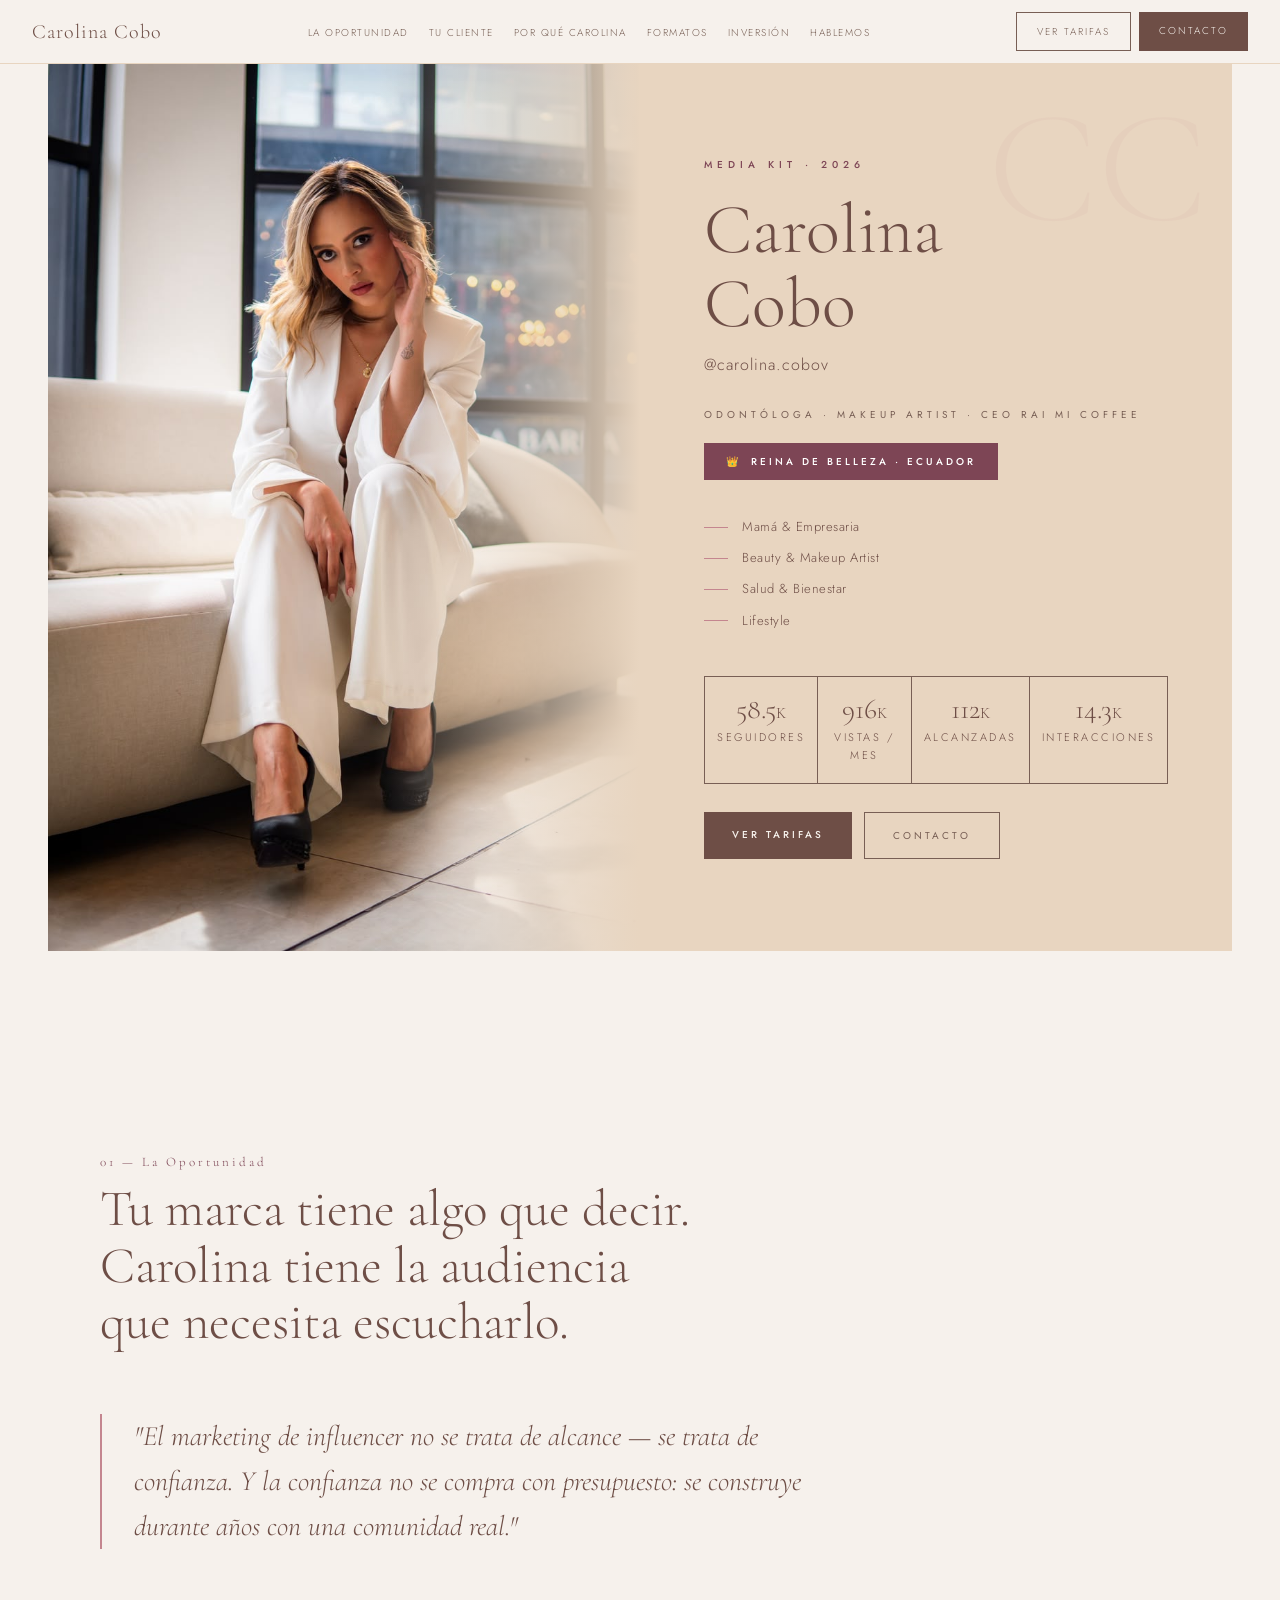
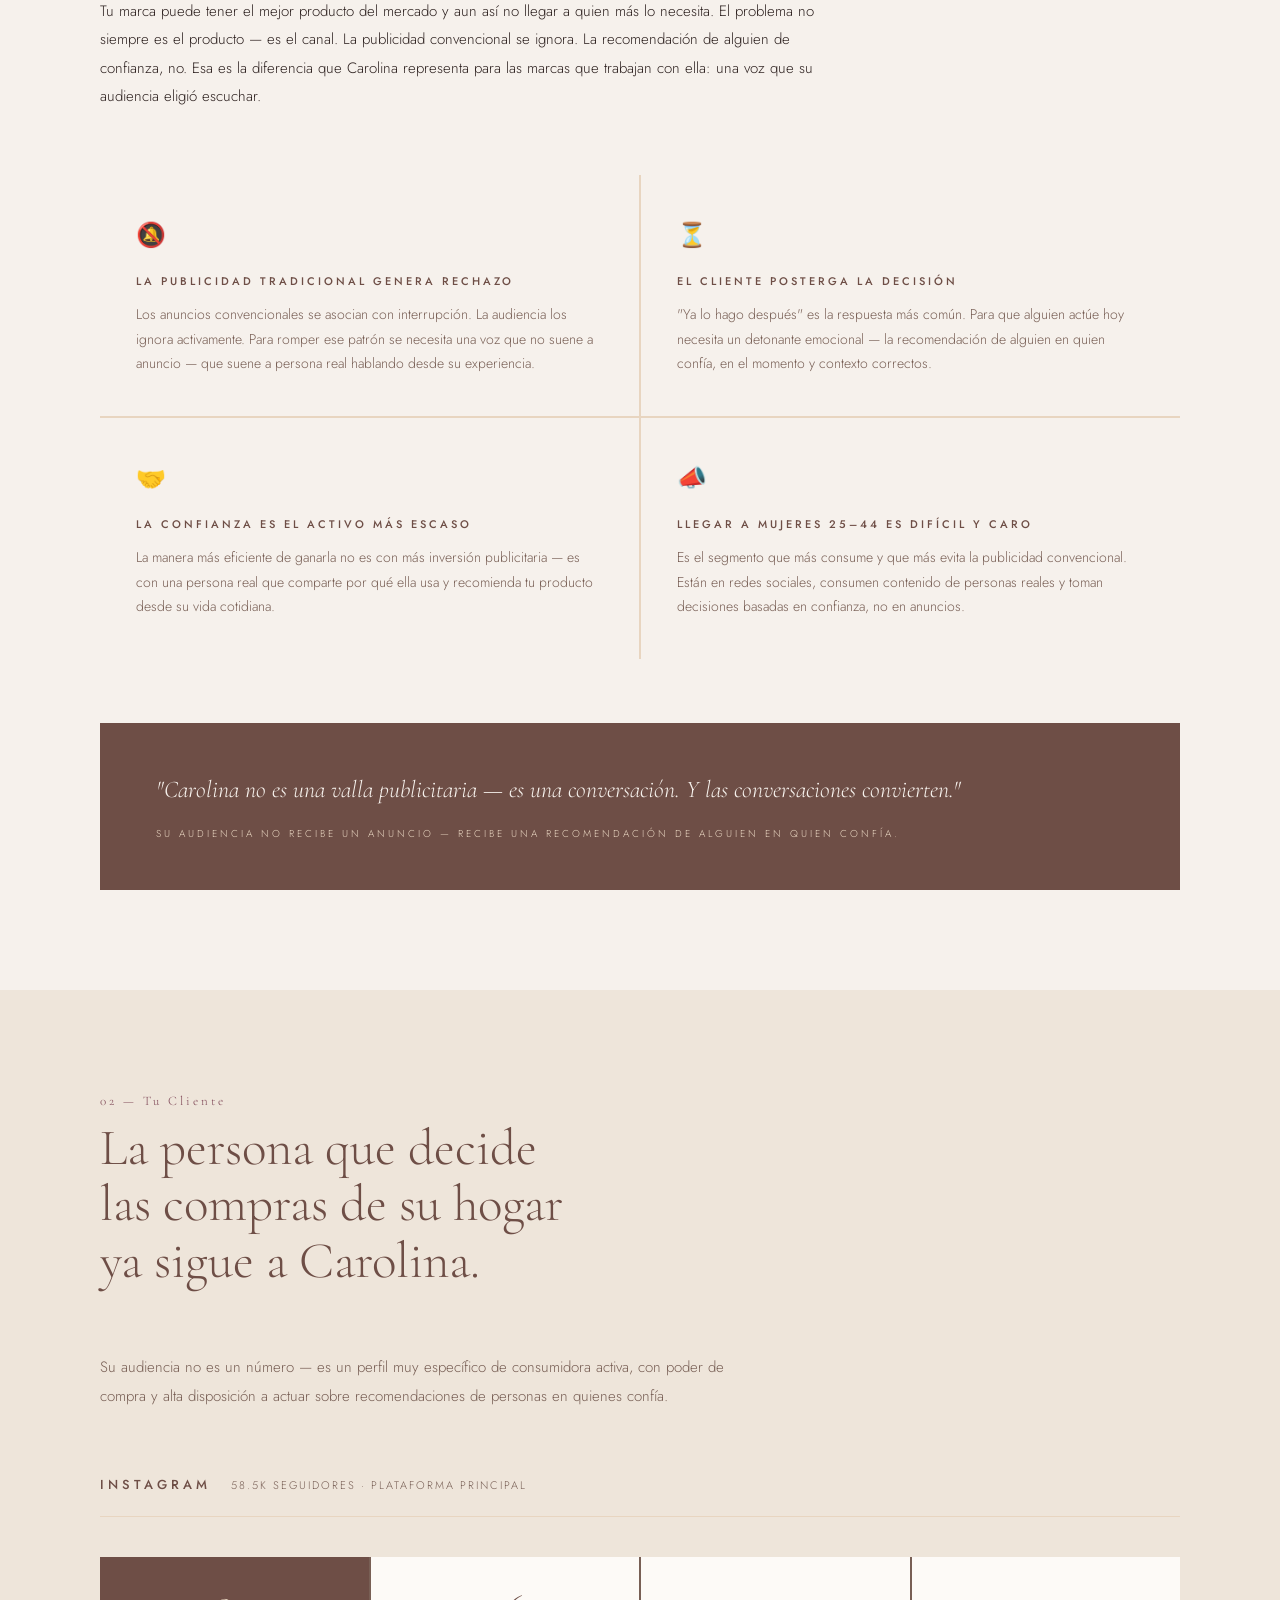
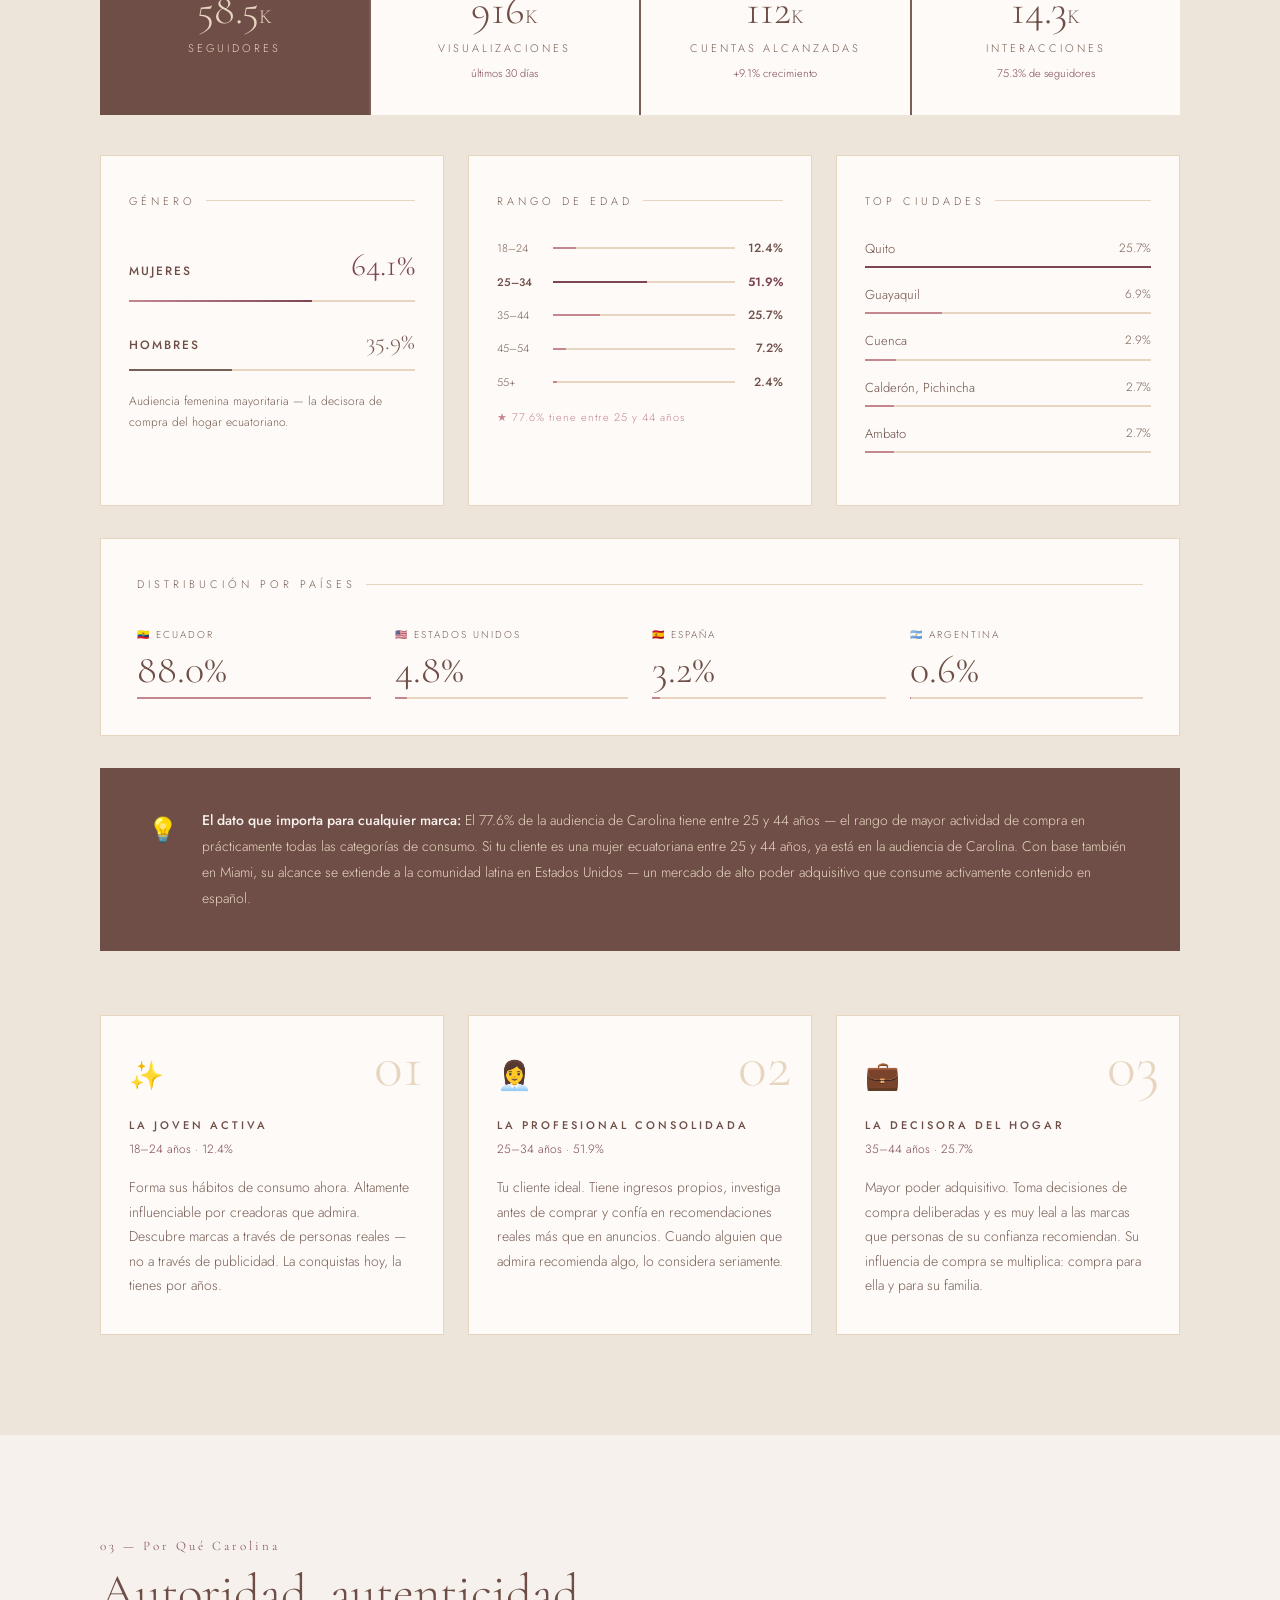
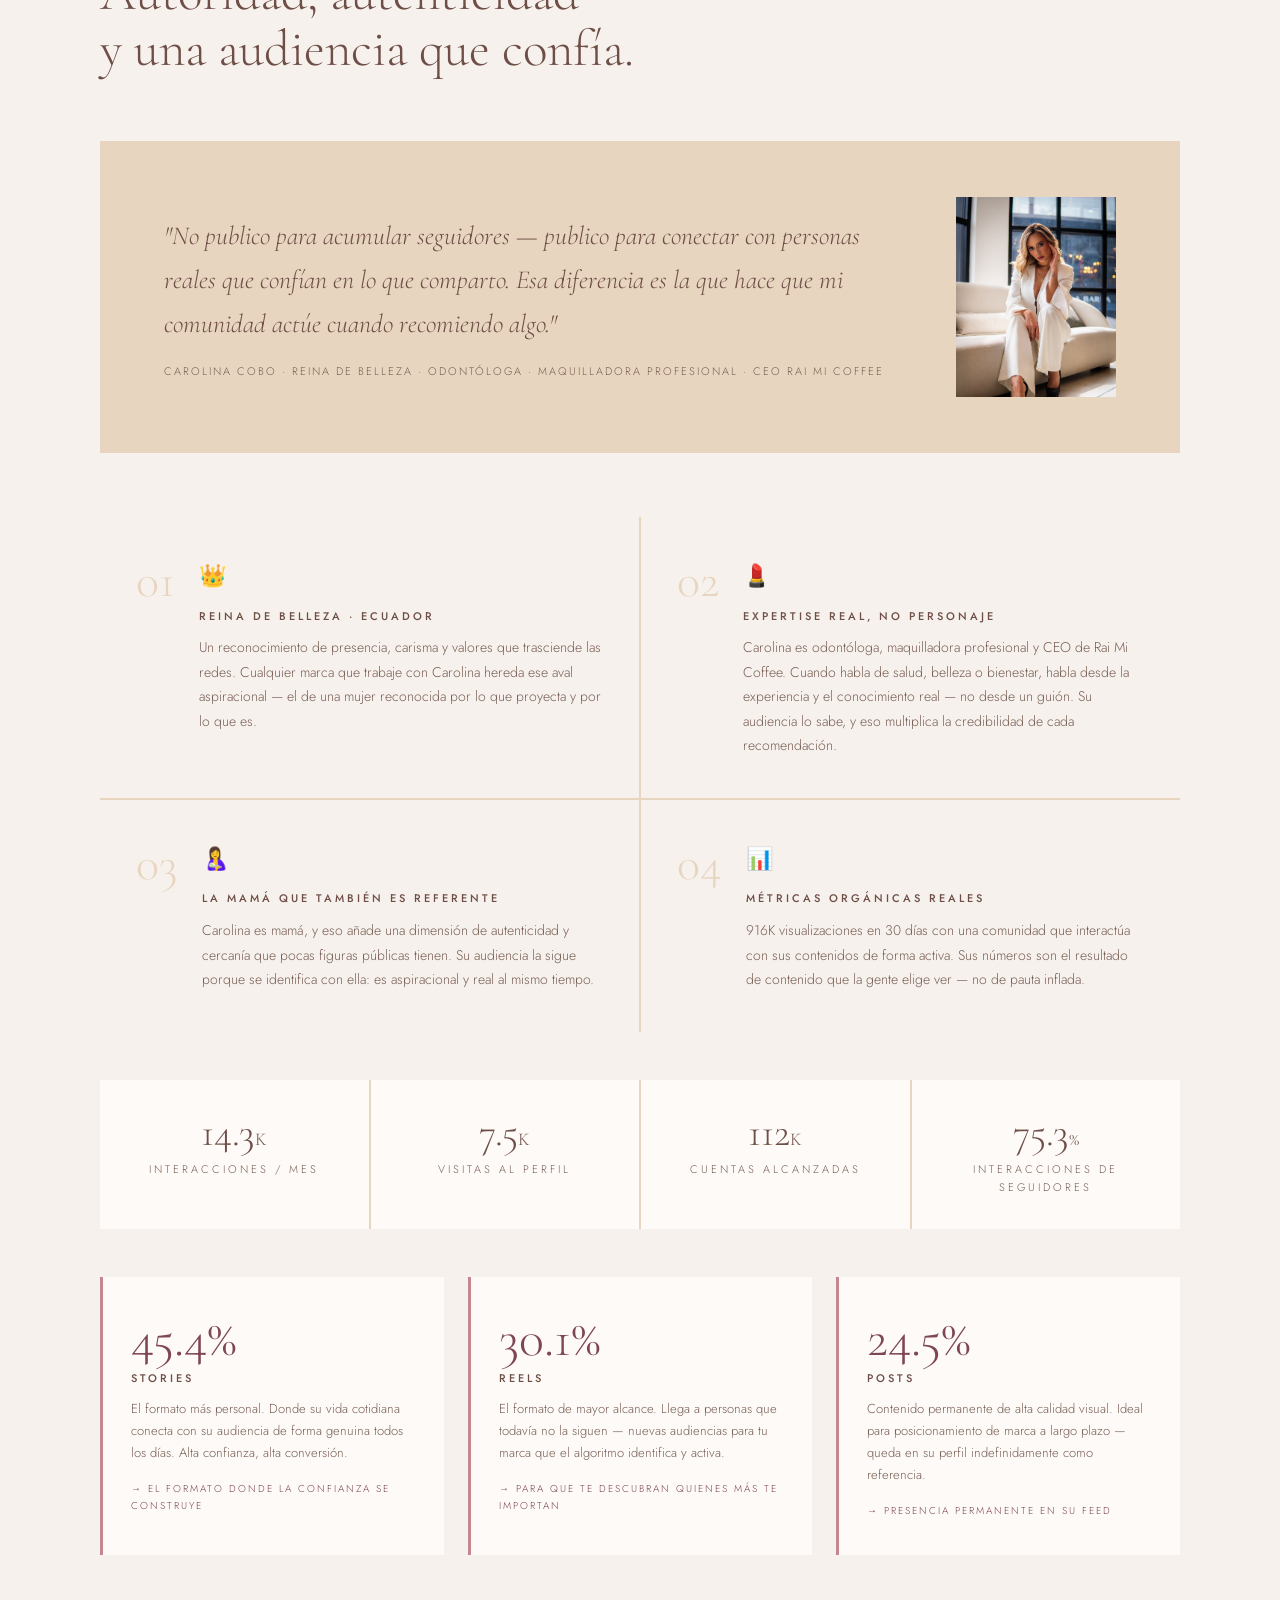
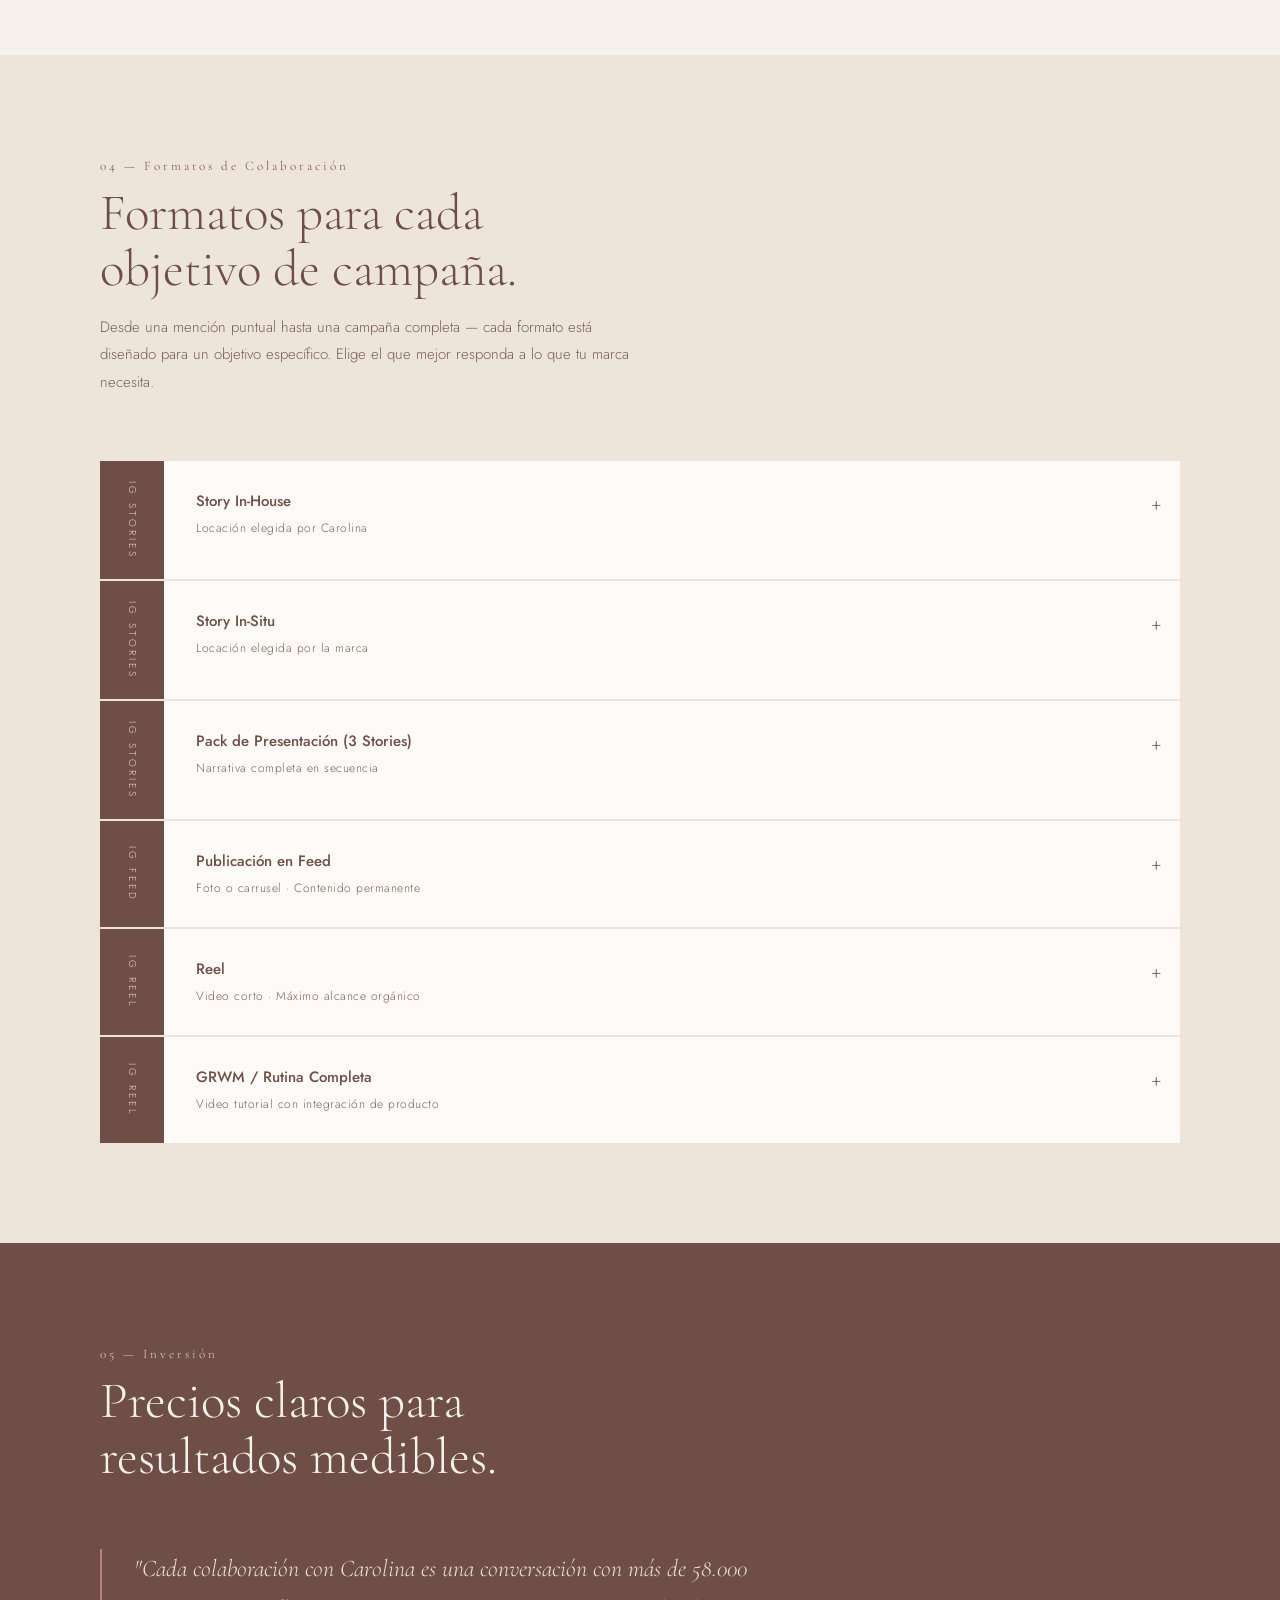
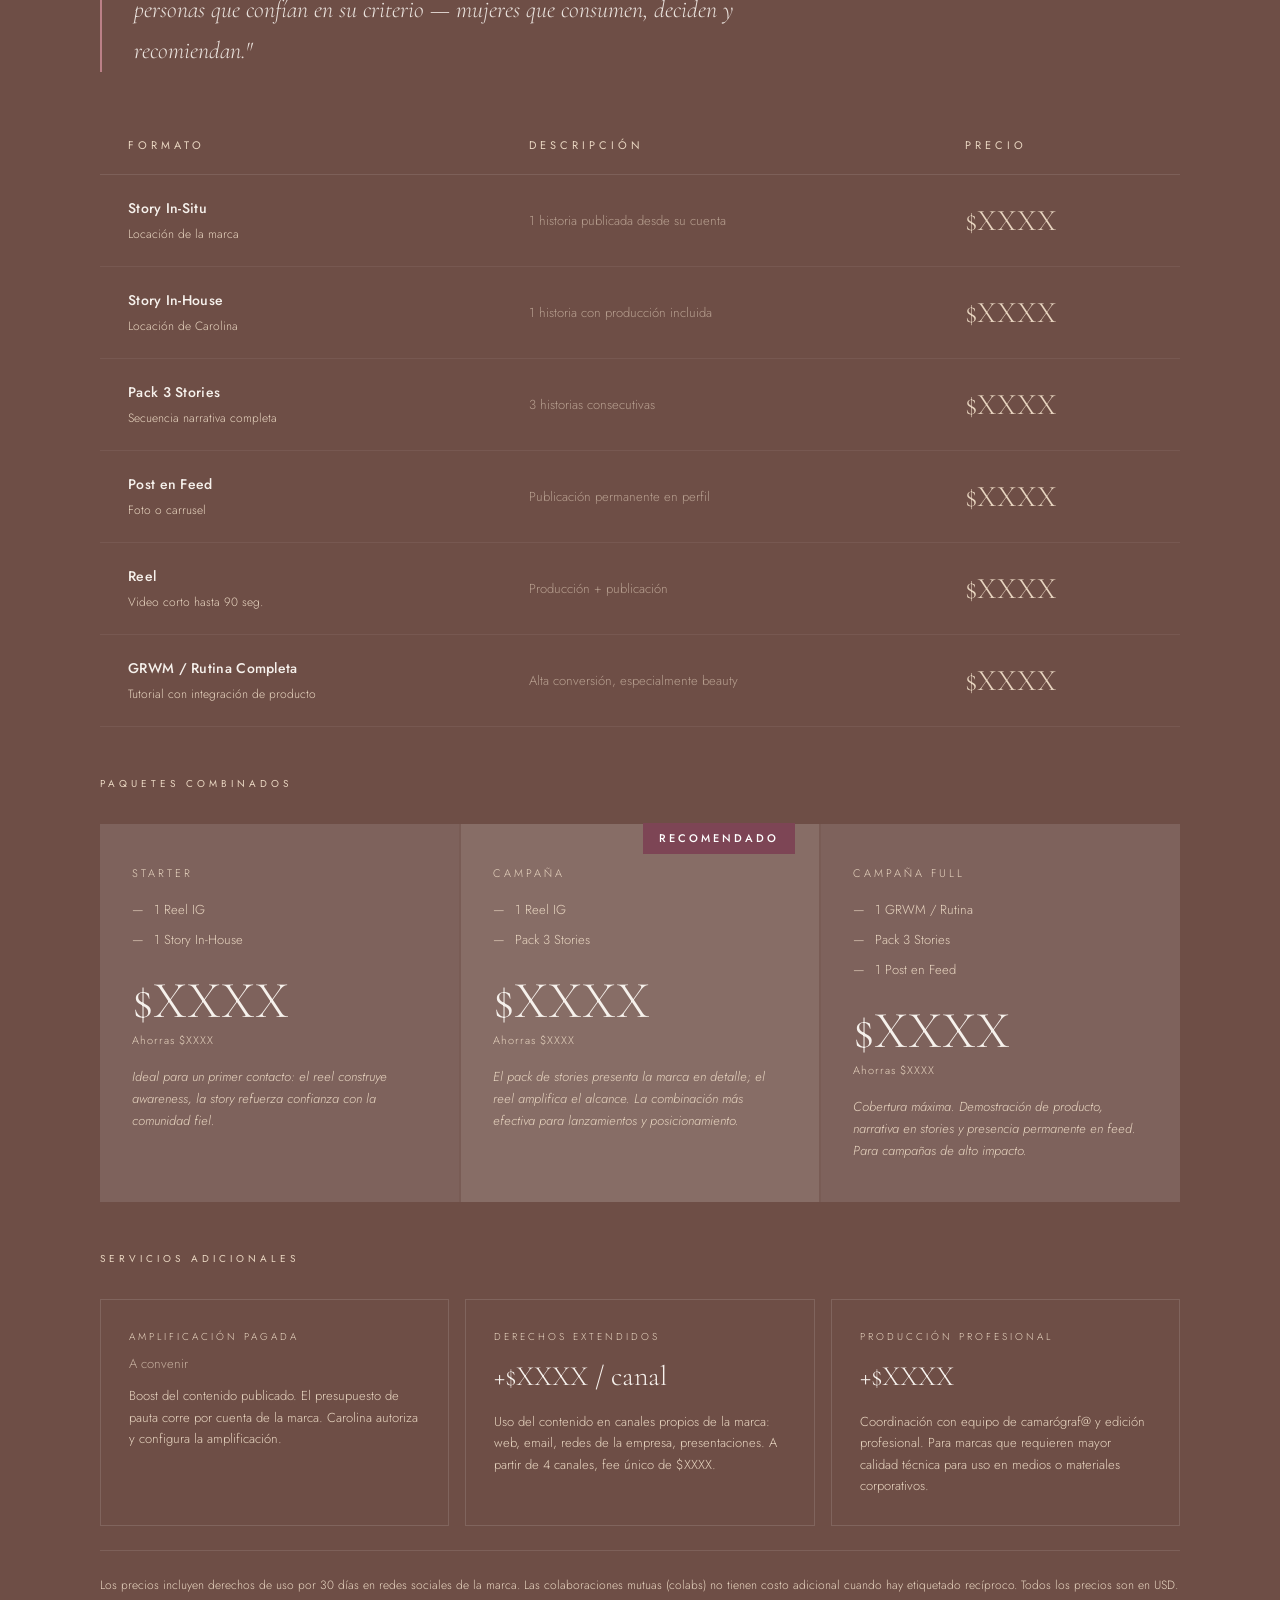
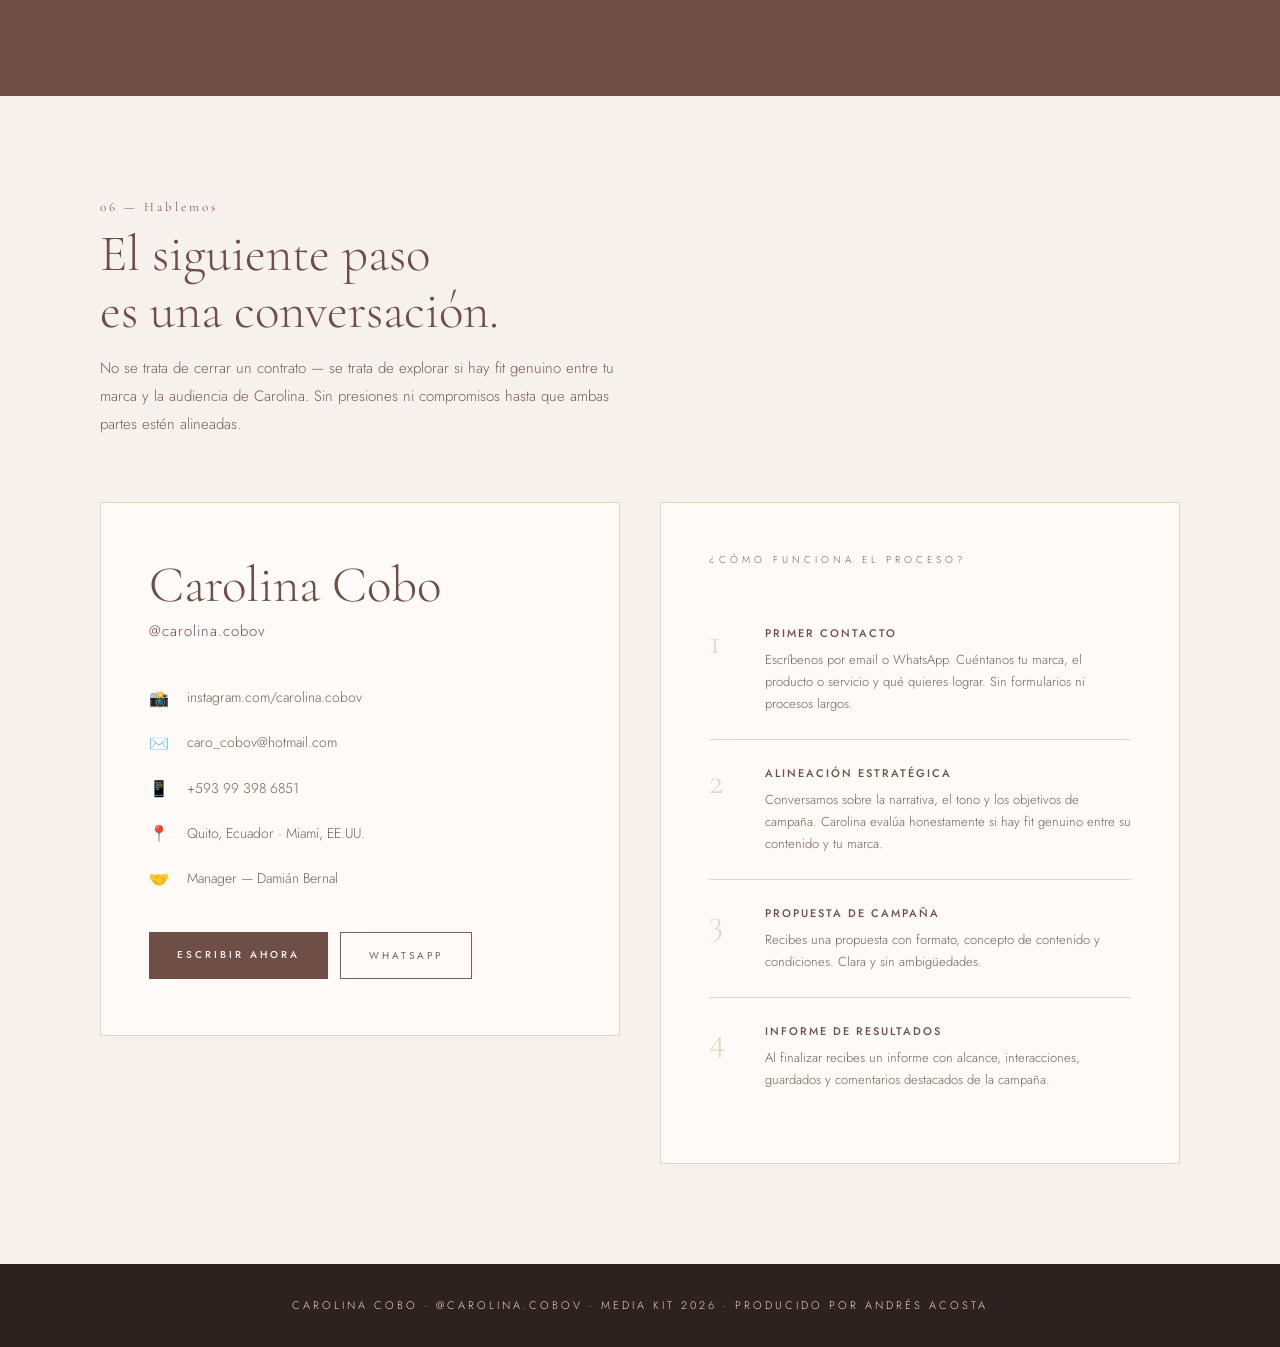
==== mediakit-demo.html @ 02128e13 "up" ====
<!DOCTYPE html>
<html lang="es">
<head>
<meta charset="UTF-8">
<meta name="viewport" content="width=device-width, initial-scale=1.0">
<title>Media Kit 2026 — Carolina Cobo · Propuesta de Colaboración</title>
<meta property="og:image" content="/images/carolina-og.jpg">
<meta property="og:image:alt" content="Carolina Cobo">
<meta name="twitter:card" content="summary_large_image">
<meta name="twitter:image" content="images/carolina-og.jpg">
<link rel="icon" type="image/svg+xml" href="favicon.svg">
<link rel="preconnect" href="https://fonts.googleapis.com">
<link rel="preconnect" href="https://fonts.gstatic.com" crossorigin>
<link href="https://fonts.googleapis.com/css2?family=Cormorant+Garamond:ital,wght@0,300;0,400;0,500;0,600;1,300;1,400;1,500&family=Jost:wght@300;400;500;600&display=swap" rel="stylesheet">
<link rel="stylesheet" href="mediakit-general.css">
</head>
<body>

<!-- NAV -->
<nav>
  <span class="nav-logo">Carolina Cobo</span>
  <ul class="nav-links">
    <li><a href="#oportunidad">La Oportunidad</a></li>
    <li><a href="#audiencia">Tu Cliente</a></li>
    <li><a href="#porque">Por Qué Carolina</a></li>
    <li><a href="#formatos">Formatos</a></li>
    <li><a href="#inversion">Inversión</a></li>
    <li><a href="#hablemos">Hablemos</a></li>
  </ul>
  <div class="nav-actions">
    <a href="#inversion" class="nav-cta nav-cta-ghost">Ver tarifas</a>
    <a href="#hablemos" class="nav-cta">Contacto</a>
  </div>
  <div class="nav-mobile-right">
    <a href="#inversion" class="nav-cta nav-cta-ghost nav-cta-sm">Ver tarifas</a>
    <a href="#hablemos" class="nav-cta nav-cta-sm">Contacto</a>
    <button class="nav-mobile-toggle" onclick="toggleMenu(this)">☰</button>
  </div>
</nav>

<!-- HERO -->
<section id="hero">
  <div class="hero-img">
    <img src="images/carolina.jpg" alt="Carolina Cobo">
    <div class="hero-img-overlay"></div>
  </div>
  <div class="hero-copy">
    <div class="hero-wm">CC</div>
    <p class="hero-tag">Media Kit · 2026</p>
    <h1 class="serif hero-name">Carolina<br>Cobo</h1>
    <p class="hero-handle">@carolina.cobov</p>
    <p class="eyebrow" style="margin-bottom:20px">Odontóloga · Makeup Artist · CEO Rai Mi Coffee</p>
    <div class="hero-badge"><span>👑</span> Reina de Belleza · Ecuador</div>
    <div class="hero-pillars">
      <div class="hero-pillar">Mamá &amp; Empresaria</div>
      <div class="hero-pillar">Beauty &amp; Makeup Artist</div>
      <div class="hero-pillar">Salud &amp; Bienestar</div>
      <div class="hero-pillar">Lifestyle</div>
    </div>
    <div class="hero-stats">
      <div class="hstat"><span class="hstat-n">58.5<small style="font-size:16px">K</small></span><span class="hstat-l">Seguidores</span></div>
      <div class="hstat"><span class="hstat-n">916<small style="font-size:16px">K</small></span><span class="hstat-l">Vistas / mes</span></div>
      <div class="hstat"><span class="hstat-n">112<small style="font-size:16px">K</small></span><span class="hstat-l">Alcanzadas</span></div>
      <div class="hstat"><span class="hstat-n">14.3<small style="font-size:16px">K</small></span><span class="hstat-l">Interacciones</span></div>
    </div>
    <div class="hero-cta-row">
      <a href="#inversion" class="btn-primary">Ver tarifas</a>
      <a href="#hablemos" class="btn-ghost">Contacto</a>
    </div>
  </div>
</section>

<!-- ════════════════════════════════
     01 — LA OPORTUNIDAD
════════════════════════════════ -->
<section id="oportunidad">
  <div class="si">
    <div class="sh">
      <span class="sh-num">01 — La Oportunidad</span>
      <h2 class="serif sh-title">Tu marca tiene algo que decir.<br>Carolina tiene la audiencia<br>que necesita escucharlo.</h2>
    </div>

    <blockquote class="oport-pull">
      "El marketing de influencer no se trata de alcance — se trata de confianza. Y la confianza no se compra con presupuesto: se construye durante años con una comunidad real."
    </blockquote>

    <p class="oport-body">
      Tu marca puede tener el mejor producto del mercado y aun así no llegar a quien más lo necesita. El problema no siempre es el producto — es el canal. La publicidad convencional se ignora. La recomendación de alguien de confianza, no. Esa es la diferencia que Carolina representa para las marcas que trabajan con ella: una voz que su audiencia eligió escuchar.
    </p>

    <div class="pain-grid">
      <div class="pain-card">
        <span class="pain-icon">🔕</span>
        <p class="pain-title">La publicidad tradicional genera rechazo</p>
        <p class="pain-text">Los anuncios convencionales se asocian con interrupción. La audiencia los ignora activamente. Para romper ese patrón se necesita una voz que no suene a anuncio — que suene a persona real hablando desde su experiencia.</p>
      </div>
      <div class="pain-card">
        <span class="pain-icon">⏳</span>
        <p class="pain-title">El cliente posterga la decisión</p>
        <p class="pain-text">"Ya lo hago después" es la respuesta más común. Para que alguien actúe hoy necesita un detonante emocional — la recomendación de alguien en quien confía, en el momento y contexto correctos.</p>
      </div>
      <div class="pain-card">
        <span class="pain-icon">🤝</span>
        <p class="pain-title">La confianza es el activo más escaso</p>
        <p class="pain-text">La manera más eficiente de ganarla no es con más inversión publicitaria — es con una persona real que comparte por qué ella usa y recomienda tu producto desde su vida cotidiana.</p>
      </div>
      <div class="pain-card">
        <span class="pain-icon">📣</span>
        <p class="pain-title">Llegar a mujeres 25–44 es difícil y caro</p>
        <p class="pain-text">Es el segmento que más consume y que más evita la publicidad convencional. Están en redes sociales, consumen contenido de personas reales y toman decisiones basadas en confianza, no en anuncios.</p>
      </div>
    </div>

    <div class="oport-close">
      <div>
        <p class="oport-close-quote">"Carolina no es una valla publicitaria — es una conversación. Y las conversaciones convierten."</p>
        <p class="oport-close-label">Su audiencia no recibe un anuncio — recibe una recomendación de alguien en quien confía.</p>
      </div>
    </div>
  </div>
</section>

<!-- ════════════════════════════════
     02 — TU CLIENTE
════════════════════════════════ -->
<section id="audiencia">
  <div class="si">
    <div class="sh">
      <span class="sh-num">02 — Tu Cliente</span>
      <h2 class="serif sh-title">La persona que decide<br>las compras de su hogar<br>ya sigue a Carolina.</h2>
    </div>

    <p class="aud-intro">Su audiencia no es un número — es un perfil muy específico de consumidora activa, con poder de compra y alta disposición a actuar sobre recomendaciones de personas en quienes confía.</p>

    <div class="aud-platform">
      <div class="platform-header">
        <span class="platform-name">Instagram</span>
        <span class="platform-tag">58.5K seguidores · Plataforma principal</span>
      </div>

      <div class="aud-kpis">
        <div class="aud-kpi featured">
          <span class="kpi-n">58.5<small style="font-size:20px">K</small></span>
          <span class="kpi-l">Seguidores</span>
        </div>
        <div class="aud-kpi">
          <span class="kpi-n">916<small style="font-size:20px">K</small></span>
          <span class="kpi-l">Visualizaciones</span>
          <span class="kpi-s">últimos 30 días</span>
        </div>
        <div class="aud-kpi">
          <span class="kpi-n">112<small style="font-size:20px">K</small></span>
          <span class="kpi-l">Cuentas alcanzadas</span>
          <span class="kpi-s">+9.1% crecimiento</span>
        </div>
        <div class="aud-kpi">
          <span class="kpi-n">14.3<small style="font-size:20px">K</small></span>
          <span class="kpi-l">Interacciones</span>
          <span class="kpi-s">75.3% de seguidores</span>
        </div>
      </div>

      <div class="aud-demo-grid">
        <!-- Género -->
        <div class="demo-card">
          <div class="demo-title">Género</div>
          <div class="gender-item">
            <div class="gender-row"><span class="gender-name">Mujeres</span><span class="gender-pct">64.1%</span></div>
            <div class="bar"><div class="bar-f" style="width:64.1%"></div></div>
          </div>
          <div class="gender-item">
            <div class="gender-row"><span class="gender-name">Hombres</span><span class="gender-pct" style="font-size:24px;color:var(--taupe)">35.9%</span></div>
            <div class="bar"><div style="height:100%;width:35.9%;background:var(--taupe)"></div></div>
          </div>
          <p style="font-size:12px;color:var(--taupe);margin-top:20px;line-height:1.7">Audiencia femenina mayoritaria — la decisora de compra del hogar ecuatoriano.</p>
        </div>

        <!-- Edad -->
        <div class="demo-card">
          <div class="demo-title">Rango de edad</div>
          <div class="age-row"><span class="age-label">18–24</span><div class="age-bar"><div class="age-bar-f" style="width:12.4%"></div></div><span class="age-pct">12.4%</span></div>
          <div class="age-row"><span class="age-label age-label-hl">25–34</span><div class="age-bar"><div class="age-bar-f" style="width:51.9%;background:var(--mauve)"></div></div><span class="age-pct age-highlight">51.9%</span></div>
          <div class="age-row"><span class="age-label">35–44</span><div class="age-bar"><div class="age-bar-f" style="width:25.7%"></div></div><span class="age-pct">25.7%</span></div>
          <div class="age-row"><span class="age-label">45–54</span><div class="age-bar"><div class="age-bar-f" style="width:7.2%"></div></div><span class="age-pct">7.2%</span></div>
          <div class="age-row"><span class="age-label">55+</span><div class="age-bar"><div class="age-bar-f" style="width:2.4%"></div></div><span class="age-pct">2.4%</span></div>
          <p style="font-size:11px;color:var(--rose);margin-top:16px;letter-spacing:1px">★ 77.6% tiene entre 25 y 44 años</p>
        </div>

        <!-- Ciudades -->
        <div class="demo-card">
          <div class="demo-title">Top ciudades</div>
          <div class="city-row"><div class="city-top"><span class="city-name">Quito</span><span class="city-pct">25.7%</span></div><div class="city-bar"><div class="city-bar-f" style="width:100%;background:var(--mauve)"></div></div></div>
          <div class="city-row"><div class="city-top"><span class="city-name">Guayaquil</span><span class="city-pct">6.9%</span></div><div class="city-bar"><div class="city-bar-f" style="width:27%"></div></div></div>
          <div class="city-row"><div class="city-top"><span class="city-name">Cuenca</span><span class="city-pct">2.9%</span></div><div class="city-bar"><div class="city-bar-f" style="width:11%"></div></div></div>
          <div class="city-row"><div class="city-top"><span class="city-name">Calderón, Pichincha</span><span class="city-pct">2.7%</span></div><div class="city-bar"><div class="city-bar-f" style="width:10%"></div></div></div>
          <div class="city-row"><div class="city-top"><span class="city-name">Ambato</span><span class="city-pct">2.7%</span></div><div class="city-bar"><div class="city-bar-f" style="width:10%"></div></div></div>
        </div>
      </div>

      <!-- Países -->
      <div class="countries-wide">
        <div class="demo-title">Distribución por países</div>
        <div class="country-grid">
          <div class="country-item"><span class="country-name">🇪🇨 Ecuador</span><div class="country-num">88.0%</div><div class="country-bar"><div class="country-bar-f" style="width:100%"></div></div></div>
          <div class="country-item"><span class="country-name">🇺🇸 Estados Unidos</span><div class="country-num">4.8%</div><div class="country-bar"><div class="country-bar-f" style="width:5.5%"></div></div></div>
          <div class="country-item"><span class="country-name">🇪🇸 España</span><div class="country-num">3.2%</div><div class="country-bar"><div class="country-bar-f" style="width:3.6%"></div></div></div>
          <div class="country-item"><span class="country-name">🇦🇷 Argentina</span><div class="country-num">0.6%</div><div class="country-bar"><div class="country-bar-f" style="width:0.7%"></div></div></div>
        </div>
      </div>

      <div class="insight-box">
        <span class="insight-icon">💡</span>
        <p class="insight-text"><strong>El dato que importa para cualquier marca:</strong> El 77.6% de la audiencia de Carolina tiene entre 25 y 44 años — el rango de mayor actividad de compra en prácticamente todas las categorías de consumo. Si tu cliente es una mujer ecuatoriana entre 25 y 44 años, ya está en la audiencia de Carolina. Con base también en Miami, su alcance se extiende a la comunidad latina en Estados Unidos — un mercado de alto poder adquisitivo que consume activamente contenido en español.</p>
      </div>
    </div>

    <!-- Personas -->
    <div class="personas-grid">
      <div class="persona-card">
        <div class="persona-num">01</div>
        <span class="persona-icon">✨</span>
        <p class="persona-name">La Joven Activa</p>
        <p class="persona-age">18–24 años · 12.4%</p>
        <p class="persona-desc">Forma sus hábitos de consumo ahora. Altamente influenciable por creadoras que admira. Descubre marcas a través de personas reales — no a través de publicidad. La conquistas hoy, la tienes por años.</p>
      </div>
      <div class="persona-card">
        <div class="persona-num">02</div>
        <span class="persona-icon">👩‍💼</span>
        <p class="persona-name">La Profesional Consolidada</p>
        <p class="persona-age">25–34 años · 51.9%</p>
        <p class="persona-desc">Tu cliente ideal. Tiene ingresos propios, investiga antes de comprar y confía en recomendaciones reales más que en anuncios. Cuando alguien que admira recomienda algo, lo considera seriamente.</p>
      </div>
      <div class="persona-card">
        <div class="persona-num">03</div>
        <span class="persona-icon">💼</span>
        <p class="persona-name">La Decisora del Hogar</p>
        <p class="persona-age">35–44 años · 25.7%</p>
        <p class="persona-desc">Mayor poder adquisitivo. Toma decisiones de compra deliberadas y es muy leal a las marcas que personas de su confianza recomiendan. Su influencia de compra se multiplica: compra para ella y para su familia.</p>
      </div>
    </div>
  </div>
</section>

<!-- ════════════════════════════════
     03 — POR QUÉ CAROLINA
════════════════════════════════ -->
<section id="porque">
  <div class="si">
    <div class="sh">
      <span class="sh-num">03 — Por Qué Carolina</span>
      <h2 class="serif sh-title">Autoridad, autenticidad<br>y una audiencia que confía.</h2>
    </div>

    <div class="pq-quote-block">
      <div>
        <p class="pq-quote">"No publico para acumular seguidores — publico para conectar con personas reales que confían en lo que comparto. Esa diferencia es la que hace que mi comunidad actúe cuando recomiendo algo."</p>
        <p class="pq-attr">Carolina Cobo · Reina de Belleza · Odontóloga · Maquilladora Profesional · CEO Rai Mi Coffee</p>
      </div>
      <img src="images/carolina.jpg" class="pq-photo" alt="Carolina Cobo">
    </div>

    <div class="reasons-grid">
      <div class="reason-card">
        <div class="reason-num">01</div>
        <div>
          <span class="reason-icon">👑</span>
          <p class="reason-title">Reina de Belleza · Ecuador</p>
          <p class="reason-text">Un reconocimiento de presencia, carisma y valores que trasciende las redes. Cualquier marca que trabaje con Carolina hereda ese aval aspiracional — el de una mujer reconocida por lo que proyecta y por lo que es.</p>
        </div>
      </div>
      <div class="reason-card">
        <div class="reason-num">02</div>
        <div>
          <span class="reason-icon">💄</span>
          <p class="reason-title">Expertise real, no personaje</p>
          <p class="reason-text">Carolina es odontóloga, maquilladora profesional y CEO de Rai Mi Coffee. Cuando habla de salud, belleza o bienestar, habla desde la experiencia y el conocimiento real — no desde un guión. Su audiencia lo sabe, y eso multiplica la credibilidad de cada recomendación.</p>
        </div>
      </div>
      <div class="reason-card">
        <div class="reason-num">03</div>
        <div>
          <span class="reason-icon">🤱</span>
          <p class="reason-title">La mamá que también es referente</p>
          <p class="reason-text">Carolina es mamá, y eso añade una dimensión de autenticidad y cercanía que pocas figuras públicas tienen. Su audiencia la sigue porque se identifica con ella: es aspiracional y real al mismo tiempo.</p>
        </div>
      </div>
      <div class="reason-card">
        <div class="reason-num">04</div>
        <div>
          <span class="reason-icon">📊</span>
          <p class="reason-title">Métricas orgánicas reales</p>
          <p class="reason-text">916K visualizaciones en 30 días con una comunidad que interactúa con sus contenidos de forma activa. Sus números son el resultado de contenido que la gente elige ver — no de pauta inflada.</p>
        </div>
      </div>
    </div>

    <div class="content-split-metrics">
      <div class="csm-card"><span class="csm-n">14.3<small style="font-size:18px">K</small></span><span class="csm-l">Interacciones / mes</span></div>
      <div class="csm-card"><span class="csm-n">7.5<small style="font-size:18px">K</small></span><span class="csm-l">Visitas al perfil</span></div>
      <div class="csm-card"><span class="csm-n">112<small style="font-size:18px">K</small></span><span class="csm-l">Cuentas alcanzadas</span></div>
      <div class="csm-card"><span class="csm-n">75.3<small style="font-size:18px">%</small></span><span class="csm-l">Interacciones de seguidores</span></div>
    </div>

    <div class="formats-breakdown">
      <div class="fmt-card">
        <span class="fmt-pct">45.4%</span>
        <p class="fmt-name">Stories</p>
        <p class="fmt-desc">El formato más personal. Donde su vida cotidiana conecta con su audiencia de forma genuina todos los días. Alta confianza, alta conversión.</p>
        <p class="fmt-arrow">→ El formato donde la confianza se construye</p>
      </div>
      <div class="fmt-card">
        <span class="fmt-pct">30.1%</span>
        <p class="fmt-name">Reels</p>
        <p class="fmt-desc">El formato de mayor alcance. Llega a personas que todavía no la siguen — nuevas audiencias para tu marca que el algoritmo identifica y activa.</p>
        <p class="fmt-arrow">→ Para que te descubran quienes más te importan</p>
      </div>
      <div class="fmt-card">
        <span class="fmt-pct">24.5%</span>
        <p class="fmt-name">Posts</p>
        <p class="fmt-desc">Contenido permanente de alta calidad visual. Ideal para posicionamiento de marca a largo plazo — queda en su perfil indefinidamente como referencia.</p>
        <p class="fmt-arrow">→ Presencia permanente en su feed</p>
      </div>
    </div>
  </div>
</section>

<!-- ════════════════════════════════
     04 — FORMATOS
════════════════════════════════ -->
<section id="formatos">
  <div class="si">
    <div class="sh">
      <span class="sh-num">04 — Formatos de Colaboración</span>
      <h2 class="serif sh-title">Formatos para cada<br>objetivo de campaña.</h2>
      <p class="sh-sub">Desde una mención puntual hasta una campaña completa — cada formato está diseñado para un objetivo específico. Elige el que mejor responda a lo que tu marca necesita.</p>
    </div>

    <div class="formats-grid">

      <!-- Story In-House -->
      <div class="format-row" onclick="toggleFormat(this)">
        <div class="format-tag">IG Stories</div>
        <div class="format-main">
          <div class="format-header">
            <div class="format-name-col">
              <div class="format-name">Story In-House</div>
              <div class="format-sub">Locación elegida por Carolina</div>
            </div>
          </div>
          <div class="format-detail">
            <p class="format-when">Úsalo si quieres…</p>
            <p class="format-detail-text">In-House significa que Carolina graba en su casa o en la locación que ella elija. El producto se integra de forma natural en un entorno que su audiencia ya conoce y en el que confía. Genera la percepción más auténtica posible: no un anuncio, sino una recomendación real dentro de su vida cotidiana.</p>
          </div>
        </div>
        <div class="format-toggle">+</div>
      </div>

      <!-- Story In-Situ -->
      <div class="format-row" onclick="toggleFormat(this)">
        <div class="format-tag">IG Stories</div>
        <div class="format-main">
          <div class="format-header">
            <div class="format-name-col">
              <div class="format-name">Story In-Situ</div>
              <div class="format-sub">Locación elegida por la marca</div>
            </div>
          </div>
          <div class="format-detail">
            <p class="format-when">Úsalo si quieres…</p>
            <p class="format-detail-text">In-Situ significa que la marca solicita a Carolina grabar en un lugar específico: su tienda, un evento o espacio concreto. Carolina se desplaza, integra el producto en ese contexto real y lo graba en el momento. Ideal cuando la ambientación del lugar importa para la narrativa o quieres mostrar tu producto dentro de tu propio espacio de marca.</p>
          </div>
        </div>
        <div class="format-toggle">+</div>
      </div>

      <!-- Pack 3 Stories -->
      <div class="format-row" onclick="toggleFormat(this)">
        <div class="format-tag">IG Stories</div>
        <div class="format-main">
          <div class="format-header">
            <div class="format-name-col">
              <div class="format-name">Pack de Presentación (3 Stories)</div>
              <div class="format-sub">Narrativa completa en secuencia</div>
            </div>
          </div>
          <div class="format-detail">
            <p class="format-when">Úsalo si quieres…</p>
            <p class="format-detail-text">Tres stories que construyen la narrativa completa de tu marca o producto: qué es, cómo encaja en la vida de Carolina y por qué lo recomienda. El formato más completo para comunicar propuesta de valor. Alto índice de guardados — la audiencia los guarda para compartirlos o volver cuando están listos para actuar.</p>
          </div>
        </div>
        <div class="format-toggle">+</div>
      </div>

      <!-- Post en Feed -->
      <div class="format-row" onclick="toggleFormat(this)">
        <div class="format-tag">IG Feed</div>
        <div class="format-main">
          <div class="format-header">
            <div class="format-name-col">
              <div class="format-name">Publicación en Feed</div>
              <div class="format-sub">Foto o carrusel · Contenido permanente</div>
            </div>
          </div>
          <div class="format-detail">
            <p class="format-when">Úsalo si quieres…</p>
            <p class="format-detail-text">Presencia permanente en su perfil con alta calidad visual. El contenido queda visible indefinidamente y sigue generando impacto meses después de la publicación. Ideal para posicionamiento de marca a largo plazo — cada persona que visita su perfil verá tu marca asociada a su imagen.</p>
          </div>
        </div>
        <div class="format-toggle">+</div>
      </div>

      <!-- Reel -->
      <div class="format-row" onclick="toggleFormat(this)">
        <div class="format-tag">IG Reel</div>
        <div class="format-main">
          <div class="format-header">
            <div class="format-name-col">
              <div class="format-name">Reel</div>
              <div class="format-sub">Video corto · Máximo alcance orgánico</div>
            </div>
          </div>
          <div class="format-detail">
            <p class="format-when">Úsalo si quieres…</p>
            <p class="format-detail-text">Maximizar alcance fuera de seguidores con un formato dinámico y altamente descubrible. Los Reels son distribuidos activamente por el algoritmo a nuevas audiencias. Es la forma más eficiente de llegar a personas que no te buscan todavía pero que encajan perfectamente con tu cliente ideal.</p>
          </div>
        </div>
        <div class="format-toggle">+</div>
      </div>

      <!-- GRWM -->
      <div class="format-row" onclick="toggleFormat(this)">
        <div class="format-tag">IG Reel</div>
        <div class="format-main">
          <div class="format-header">
            <div class="format-name-col">
              <div class="format-name">GRWM / Rutina Completa</div>
              <div class="format-sub">Video tutorial con integración de producto</div>
            </div>
          </div>
          <div class="format-detail">
            <p class="format-when">Úsalo si quieres…</p>
            <p class="format-detail-text">El formato con mayor poder de demostración de producto. Carolina integra tu marca dentro de su rutina real de maquillaje o bienestar, mostrando resultados desde su expertise profesional. Alto índice de conversión para marcas de belleza, skincare y bienestar — la audiencia ve el producto en acción, usado por alguien que sabe lo que hace.</p>
          </div>
        </div>
        <div class="format-toggle">+</div>
      </div>

    </div>
  </div>
</section>

<!-- ════════════════════════════════
     05 — INVERSIÓN
════════════════════════════════ -->
<section id="inversion">
  <div class="si">
    <div class="sh">
      <span class="sh-num">05 — Inversión</span>
      <h2 class="serif sh-title" style="color:var(--ivory)">Precios claros para<br>resultados medibles.</h2>
    </div>

    <blockquote class="inv-pull">
      "Cada colaboración con Carolina es una conversación con más de 58.000 personas que confían en su criterio — mujeres que consumen, deciden y recomiendan."
    </blockquote>

    <table class="tarifa-table">
      <thead>
        <tr>
          <th>Formato</th>
          <th>Descripción</th>
          <th>Precio</th>
        </tr>
      </thead>
      <tbody>
        <tr><td><div class="t-name">Story In-Situ</div><div class="t-sub">Locación de la marca</div></td><td style="color:var(--champagne);opacity:.6;font-size:13px">1 historia publicada desde su cuenta</td><td><span class="t-price">$XXXX</span></td></tr>
        <tr><td><div class="t-name">Story In-House</div><div class="t-sub">Locación de Carolina</div></td><td style="color:var(--champagne);opacity:.6;font-size:13px">1 historia con producción incluida</td><td><span class="t-price">$XXXX</span></td></tr>
        <tr><td><div class="t-name">Pack 3 Stories</div><div class="t-sub">Secuencia narrativa completa</div></td><td style="color:var(--champagne);opacity:.6;font-size:13px">3 historias consecutivas</td><td><span class="t-price">$XXXX</span></td></tr>
        <tr><td><div class="t-name">Post en Feed</div><div class="t-sub">Foto o carrusel</div></td><td style="color:var(--champagne);opacity:.6;font-size:13px">Publicación permanente en perfil</td><td><span class="t-price">$XXXX</span></td></tr>
        <tr><td><div class="t-name">Reel</div><div class="t-sub">Video corto hasta 90 seg.</div></td><td style="color:var(--champagne);opacity:.6;font-size:13px">Producción + publicación</td><td><span class="t-price">$XXXX</span></td></tr>
        <tr><td><div class="t-name">GRWM / Rutina Completa</div><div class="t-sub">Tutorial con integración de producto</div></td><td style="color:var(--champagne);opacity:.6;font-size:13px">Alta conversión, especialmente beauty</td><td><span class="t-price">$XXXX</span></td></tr>
      </tbody>
    </table>

    <!-- Paquetes -->
    <p class="eyebrow" style="margin-bottom:32px">Paquetes combinados</p>
    <div class="packs-grid">
      <div class="pack-card">
        <p class="pack-name">Starter</p>
        <div class="pack-contents">
          <div class="pack-line">1 Reel IG</div>
          <div class="pack-line">1 Story In-House</div>
        </div>
        <span class="pack-price">$XXXX</span>
        <p class="pack-saving">Ahorras $XXXX</p>
        <p class="pack-ideal">Ideal para un primer contacto: el reel construye awareness, la story refuerza confianza con la comunidad fiel.</p>
      </div>
      <div class="pack-card featured">
        <div class="pack-badge">Recomendado</div>
        <p class="pack-name">Campaña</p>
        <div class="pack-contents">
          <div class="pack-line">1 Reel IG</div>
          <div class="pack-line">Pack 3 Stories</div>
        </div>
        <span class="pack-price">$XXXX</span>
        <p class="pack-saving">Ahorras $XXXX</p>
        <p class="pack-ideal">El pack de stories presenta la marca en detalle; el reel amplifica el alcance. La combinación más efectiva para lanzamientos y posicionamiento.</p>
      </div>
      <div class="pack-card">
        <p class="pack-name">Campaña Full</p>
        <div class="pack-contents">
          <div class="pack-line">1 GRWM / Rutina</div>
          <div class="pack-line">Pack 3 Stories</div>
          <div class="pack-line">1 Post en Feed</div>
        </div>
        <span class="pack-price">$XXXX</span>
        <p class="pack-saving">Ahorras $XXXX</p>
        <p class="pack-ideal">Cobertura máxima. Demostración de producto, narrativa en stories y presencia permanente en feed. Para campañas de alto impacto.</p>
      </div>
    </div>

    <!-- Add-ons -->
    <p class="eyebrow" style="margin-bottom:32px;margin-top:48px">Servicios adicionales</p>
    <div class="addons-grid">
      <div class="addon-card">
        <p class="addon-name">Amplificación pagada</p>
        <p class="addon-price" style="font-size:13px;color:var(--champagne);opacity:.7;font-family:'Jost',sans-serif">A convenir</p>
        <p class="addon-desc">Boost del contenido publicado. El presupuesto de pauta corre por cuenta de la marca. Carolina autoriza y configura la amplificación.</p>
      </div>
      <div class="addon-card">
        <p class="addon-name">Derechos extendidos</p>
        <p class="addon-price">+$XXXX / canal</p>
        <p class="addon-desc">Uso del contenido en canales propios de la marca: web, email, redes de la empresa, presentaciones. A partir de 4 canales, fee único de $XXXX.</p>
      </div>
      <div class="addon-card">
        <p class="addon-name">Producción profesional</p>
        <p class="addon-price">+$XXXX</p>
        <p class="addon-desc">Coordinación con equipo de camarógraf@ y edición profesional. Para marcas que requieren mayor calidad técnica para uso en medios o materiales corporativos.</p>
      </div>
    </div>

    <p class="inv-note">Los precios incluyen derechos de uso por 30 días en redes sociales de la marca. Las colaboraciones mutuas (colabs) no tienen costo adicional cuando hay etiquetado recíproco. Todos los precios son en USD.</p>
  </div>
</section>

<!-- ════════════════════════════════
     06 — HABLEMOS
════════════════════════════════ -->
<section id="hablemos">
  <div class="si">
    <div class="sh">
      <span class="sh-num">06 — Hablemos</span>
      <h2 class="serif sh-title">El siguiente paso<br>es una conversación.</h2>
      <p class="sh-sub">No se trata de cerrar un contrato — se trata de explorar si hay fit genuino entre tu marca y la audiencia de Carolina. Sin presiones ni compromisos hasta que ambas partes estén alineadas.</p>
    </div>

    <div class="contact-grid">
      <div class="contact-card">
        <h3 class="serif contact-name">Carolina Cobo</h3>
        <p class="contact-handle">@carolina.cobov</p>
        <div class="contact-items">
          <a href="https://instagram.com/carolina.cobov" class="contact-item" target="_blank">
            <span class="contact-item-icon">📸</span>
            <span>instagram.com/carolina.cobov</span>
          </a>
          <a href="mailto:caro_cobov@hotmail.com" class="contact-item">
            <span class="contact-item-icon">✉️</span>
            <span>caro_cobov@hotmail.com</span>
          </a>
          <a href="https://wa.me/593993986851" class="contact-item" target="_blank">
            <span class="contact-item-icon">📱</span>
            <span>+593 99 398 6851</span>
          </a>
          <div class="contact-item">
            <span class="contact-item-icon">📍</span>
            <span>Quito, Ecuador · Miami, EE.UU.</span>
          </div>
          <div class="contact-item">
            <span class="contact-item-icon">🤝</span>
            <span>Manager — Damián Bernal</span>
          </div>
        </div>
        <div style="display:flex;gap:12px;flex-wrap:wrap">
          <a href="mailto:caro_cobov@hotmail.com" class="btn-primary">Escribir ahora</a>
          <a href="https://wa.me/593993986851" class="btn-ghost" target="_blank">WhatsApp</a>
        </div>
      </div>

      <div class="process-card">
        <p class="process-title">¿Cómo funciona el proceso?</p>
        <div class="process-steps">
          <div class="step">
            <div class="step-num">1</div>
            <div>
              <p class="step-title">Primer contacto</p>
              <p class="step-desc">Escríbenos por email o WhatsApp. Cuéntanos tu marca, el producto o servicio y qué quieres lograr. Sin formularios ni procesos largos.</p>
            </div>
          </div>
          <div class="step">
            <div class="step-num">2</div>
            <div>
              <p class="step-title">Alineación estratégica</p>
              <p class="step-desc">Conversamos sobre la narrativa, el tono y los objetivos de campaña. Carolina evalúa honestamente si hay fit genuino entre su contenido y tu marca.</p>
            </div>
          </div>
          <div class="step">
            <div class="step-num">3</div>
            <div>
              <p class="step-title">Propuesta de campaña</p>
              <p class="step-desc">Recibes una propuesta con formato, concepto de contenido y condiciones. Clara y sin ambigüedades.</p>
            </div>
          </div>
          <div class="step">
            <div class="step-num">4</div>
            <div>
              <p class="step-title">Informe de resultados</p>
              <p class="step-desc">Al finalizar recibes un informe con alcance, interacciones, guardados y comentarios destacados de la campaña.</p>
            </div>
          </div>
        </div>
      </div>
    </div>
  </div>
</section>

<footer>
  <p>Carolina Cobo · @carolina.cobov · Media Kit 2026 · Producido por Andrés Acosta</p>
</footer>

<script src="mediakit-general.js"></script>

</body>
</html>
---- mediakit-general.css ----
/* ─── TOKENS ─────────────────────────────── */
:root {
  --ivory:     #F6F1EC;
  --cream:     #EEE5DA;
  --champagne: #E8D5C0;
  --rose:      #C4868F;
  --mauve:     #7D4555;
  --taupe:     #785F55;
  --leather:   #6E4E46;
  --dark:      #2E2220;
  --white:     #FDFAF7;
}

*,*::before,*::after{box-sizing:border-box;margin:0;padding:0}
html{scroll-behavior:smooth}
body{font-family:'Jost',sans-serif;background:var(--ivory);color:var(--dark);font-weight:300;line-height:1.7;font-size:15px}

/* ─── TYPE ───────────────────────────────── */
.serif{font-family:'Cormorant Garamond',serif;font-weight:300}
.serif-i{font-family:'Cormorant Garamond',serif;font-style:italic;font-weight:300}
.eyebrow{font-size:10px;letter-spacing:4px;text-transform:uppercase;color:var(--taupe);font-weight:400}

/* ─── NAV ────────────────────────────────── */
nav{
  position:fixed;top:0;left:0;right:0;z-index:100;
  display:flex;align-items:center;justify-content:space-between;
  padding:0 32px;height:64px;
  background:rgba(246,241,236,0.92);backdrop-filter:blur(12px);
  border-bottom:1px solid var(--champagne);
  gap:16px;
}
.nav-logo{font-family:'Cormorant Garamond',serif;font-size:20px;color:var(--leather);letter-spacing:1px;flex-shrink:0;white-space:nowrap}
.nav-links{display:flex;gap:20px;list-style:none;flex-shrink:1;overflow:hidden}
.nav-links a{font-size:10px;letter-spacing:1.5px;text-transform:uppercase;color:var(--taupe);text-decoration:none;transition:color .2s;white-space:nowrap}
.nav-links a:hover{color:var(--mauve)}
.nav-cta{
  font-size:10px;letter-spacing:2px;text-transform:uppercase;
  background:var(--leather);color:var(--ivory);
  padding:10px 20px;text-decoration:none;
  transition:background .2s;flex-shrink:0;white-space:nowrap;
}
.nav-cta:hover{background:var(--mauve)}
.nav-actions{display:flex;gap:8px;flex-shrink:0}
.nav-cta-ghost{background:transparent;border:1px solid var(--taupe);color:var(--taupe)}
.nav-cta-ghost:hover{background:transparent;border-color:var(--mauve);color:var(--mauve)}
.nav-mobile-right{display:none;align-items:center;gap:8px;flex-shrink:0}
.nav-cta-sm{padding:8px 14px;font-size:11px;letter-spacing:1.5px}
.nav-mobile-toggle{background:none;border:none;cursor:pointer;color:var(--leather);font-size:22px;flex-shrink:0}

/* ─── HERO ───────────────────────────────── */
#hero{
  min-height:100vh;padding-top:64px;
  display:grid;grid-template-columns:1fr 1fr;
}
.hero-img{
  position:relative;overflow:hidden;
}
.hero-img img{width:100%;height:100%;object-fit:cover;object-position:center top;display:block}
.hero-img-overlay{
  position:absolute;inset:0;
  background:linear-gradient(to right,transparent 55%,var(--champagne) 100%);
}
.hero-copy{
  background:var(--champagne);
  display:flex;flex-direction:column;justify-content:center;
  padding:80px 64px;position:relative;overflow:hidden;
}
.hero-wm{
  position:absolute;top:24px;right:24px;
  font-family:'Cormorant Garamond',serif;font-size:160px;font-weight:300;
  color:var(--rose);opacity:.07;line-height:1;pointer-events:none;user-select:none;
}
.hero-tag{font-size:10px;letter-spacing:5px;text-transform:uppercase;color:var(--mauve);margin-bottom:20px;font-weight:500}
.hero-name{font-size:clamp(48px,5.5vw,76px);color:var(--leather);line-height:1.05;margin-bottom:10px}
.hero-handle{font-size:16px;color:var(--leather);margin-bottom:28px;letter-spacing:1px}
.hero-badge{
  display:inline-flex;align-items:center;gap:10px;
  background:var(--mauve);color:white;
  font-size:10px;letter-spacing:3px;text-transform:uppercase;
  padding:10px 22px;margin-bottom:36px;font-weight:500;width:fit-content;
}
.hero-pillars{display:flex;flex-direction:column;gap:9px;margin-bottom:44px}
.hero-pillar{
  display:flex;align-items:center;gap:14px;
  font-size:13px;color:var(--leather);letter-spacing:.5px;
}
.hero-pillar::before{content:'';width:24px;height:1px;background:var(--rose);flex-shrink:0}
.hero-stats{display:grid;grid-template-columns:repeat(4,1fr);gap:1px;background:var(--taupe);border:1px solid var(--taupe)}
.hstat{background:var(--champagne);padding:18px 12px;text-align:center}
.hstat-n{font-family:'Cormorant Garamond',serif;font-size:28px;color:var(--leather);display:block;line-height:1}
.hstat-l{font-size:11px;letter-spacing:2.5px;text-transform:uppercase;color:var(--leather);display:block;margin-top:5px}
.hero-cta-row{display:flex;gap:12px;margin-top:28px}
.btn-primary{
  font-size:10px;letter-spacing:3px;text-transform:uppercase;
  background:var(--leather);color:var(--ivory);
  padding:14px 28px;text-decoration:none;font-weight:500;transition:background .2s;
}
.btn-primary:hover{background:var(--mauve)}
.btn-ghost{
  font-size:10px;letter-spacing:3px;text-transform:uppercase;
  border:1px solid var(--taupe);color:var(--taupe);
  padding:14px 28px;text-decoration:none;font-weight:400;transition:all .2s;
}
.btn-ghost:hover{border-color:var(--mauve);color:var(--mauve)}

/* ─── SECTION BASE ───────────────────────── */
section{padding:100px 48px}
.si{max-width:1080px;margin:0 auto}
.sh{margin-bottom:64px}
.sh-num{font-family:'Cormorant Garamond',serif;font-size:13px;color:var(--mauve);letter-spacing:3px;display:block;margin-bottom:8px}
.sh-title{font-size:clamp(34px,4vw,52px);color:var(--leather);line-height:1.1;margin-bottom:16px}
.sh-sub{font-size:15px;color:var(--taupe);max-width:540px;line-height:1.85}

/* ─── DIVIDER ────────────────────────────── */
.div-line{height:1px;background:linear-gradient(to right,transparent,var(--rose),transparent);margin:0 0 64px}

/* ─── 01 OPORTUNIDAD ─────────────────────── */
#oportunidad{background:var(--ivory)}
.oport-pull{
  font-family:'Cormorant Garamond',serif;font-size:clamp(20px,2.4vw,28px);
  font-style:italic;font-weight:300;color:var(--leather);
  line-height:1.6;max-width:760px;
  border-left:2px solid var(--rose);padding-left:32px;
  margin:48px 0;
}
.oport-body{font-size:15px;color:var(--dark);line-height:1.9;max-width:720px;margin-bottom:64px}
.pain-grid{display:grid;grid-template-columns:repeat(2,1fr);gap:2px;background:var(--champagne)}
.pain-card{background:var(--ivory);padding:40px 36px}
.pain-icon{font-size:24px;margin-bottom:16px;display:block}
.pain-title{font-size:11px;letter-spacing:3px;text-transform:uppercase;color:var(--leather);font-weight:500;margin-bottom:12px}
.pain-text{font-size:14px;color:var(--taupe);line-height:1.75}
.oport-close{
  background:var(--leather);color:var(--ivory);
  padding:48px 56px;margin-top:64px;
  display:flex;align-items:center;gap:48px;
}
.oport-close-quote{
  font-family:'Cormorant Garamond',serif;font-size:clamp(18px,2vw,24px);
  font-style:italic;font-weight:300;line-height:1.6;flex:1;
}
.oport-close-label{font-size:10px;letter-spacing:3px;text-transform:uppercase;color:var(--champagne);margin-top:16px}

/* ─── 02 AUDIENCIA ───────────────────────── */
#audiencia{background:var(--cream)}
.aud-intro{font-size:15px;color:var(--taupe);line-height:1.9;max-width:660px;margin-bottom:64px}
.aud-platform{margin-bottom:64px}
.platform-header{
  display:flex;align-items:center;gap:20px;margin-bottom:40px;
  padding-bottom:20px;border-bottom:1px solid var(--champagne);
}
.platform-name{font-size:13px;letter-spacing:4px;text-transform:uppercase;color:var(--leather);font-weight:500}
.platform-tag{font-size:11px;letter-spacing:2px;text-transform:uppercase;color:var(--taupe)}
.aud-kpis{display:grid;grid-template-columns:repeat(4,1fr);gap:2px;background:var(--taupe);margin-bottom:40px}
.aud-kpi{background:var(--white);padding:32px 24px;text-align:center}
.aud-kpi.featured{background:var(--leather)}
.aud-kpi.featured .kpi-n,.aud-kpi.featured .kpi-l{color:var(--champagne)}
.kpi-n{font-family:'Cormorant Garamond',serif;font-size:42px;color:var(--leather);line-height:1;display:block}
.kpi-l{font-size:11px;letter-spacing:3px;text-transform:uppercase;color:var(--taupe);display:block;margin-top:8px}
.kpi-s{font-size:11px;color:var(--mauve);display:block;margin-top:6px}
.aud-demo-grid{display:grid;grid-template-columns:1fr 1fr 1fr;gap:24px;margin-bottom:32px}
.demo-card{background:var(--white);padding:36px 28px;border:1px solid var(--champagne)}
.demo-title{font-size:11px;letter-spacing:4px;text-transform:uppercase;color:var(--taupe);margin-bottom:28px;display:flex;align-items:center;gap:10px}
.demo-title::after{content:'';flex:1;height:1px;background:var(--champagne)}
/* gender */
.gender-item{margin-bottom:20px}
.gender-row{display:flex;justify-content:space-between;align-items:baseline;margin-bottom:7px}
.gender-name{font-size:12px;letter-spacing:2px;text-transform:uppercase;color:var(--leather);font-weight:500}
.gender-pct{font-family:'Cormorant Garamond',serif;font-size:32px;color:var(--mauve);font-weight:300}
.bar{height:2px;background:var(--champagne);margin-top:4px}
.bar-f{height:100%;background:linear-gradient(to right,var(--rose),var(--mauve))}
/* age */
.age-row{display:flex;align-items:center;gap:12px;margin-bottom:13px}
.age-label{font-size:11px;color:var(--taupe);width:44px;flex-shrink:0}
.age-bar{flex:1;height:2px;background:var(--champagne)}
.age-bar-f{height:100%;background:var(--rose)}
.age-pct{font-size:12px;color:var(--leather);width:36px;text-align:right;font-weight:500}
.age-highlight{color:var(--mauve)!important;font-weight:600}
.age-label-hl{color:var(--leather)!important;font-weight:500}
/* cities */
.city-row{margin-bottom:16px}
.city-top{display:flex;justify-content:space-between;margin-bottom:6px}
.city-name{font-size:13px;color:var(--leather)}
.city-pct{font-size:12px;color:var(--taupe)}
.city-bar{height:2px;background:var(--champagne)}
.city-bar-f{height:100%;background:var(--rose)}
/* countries */
.countries-wide{background:var(--white);padding:36px 36px;border:1px solid var(--champagne)}
.country-grid{display:grid;grid-template-columns:repeat(4,1fr);gap:24px;margin-top:24px}
.country-item{}
.country-name{font-size:10px;letter-spacing:2px;text-transform:uppercase;color:var(--taupe)}
.country-num{font-family:'Cormorant Garamond',serif;font-size:40px;color:var(--leather);font-weight:300;line-height:1.1}
.country-bar{height:2px;background:var(--champagne);margin-top:6px}
.country-bar-f{height:100%;background:var(--rose)}

/* insight box */
.insight-box{
  background:var(--leather);color:var(--ivory);
  padding:40px 48px;margin-top:32px;
  display:flex;align-items:flex-start;gap:24px;
}
.insight-icon{font-size:24px;flex-shrink:0;margin-top:2px}
.insight-text{font-size:14px;line-height:1.85;color:var(--champagne)}
.insight-text strong{color:var(--ivory);font-weight:500}

/* personas */
.personas-grid{display:grid;grid-template-columns:repeat(3,1fr);gap:24px;margin-top:48px}
.persona-card{background:var(--white);padding:36px 28px;border:1px solid var(--champagne);position:relative}
.persona-num{
  position:absolute;top:20px;right:20px;
  font-family:'Cormorant Garamond',serif;font-size:60px;font-weight:300;
  color:var(--champagne);line-height:1;
}
.persona-icon{font-size:28px;margin-bottom:16px;display:block}
.persona-name{font-size:11px;letter-spacing:3px;text-transform:uppercase;color:var(--leather);font-weight:500;margin-bottom:4px}
.persona-age{font-size:12px;color:var(--mauve);margin-bottom:16px}
.persona-desc{font-size:14px;color:var(--taupe);line-height:1.75}

/* ─── 03 POR QUÉ CAROLINA ────────────────── */
#porque{background:var(--ivory)}
.pq-quote-block{
  background:var(--champagne);padding:56px 64px;margin-bottom:64px;
  display:grid;grid-template-columns:1fr auto;gap:40px;align-items:center;
}
.pq-quote{
  font-family:'Cormorant Garamond',serif;font-size:clamp(20px,2.2vw,26px);
  font-style:italic;font-weight:300;color:var(--leather);line-height:1.7;
}
.pq-attr{font-size:11px;letter-spacing:2px;text-transform:uppercase;color:var(--taupe);margin-top:16px}
.pq-photo{width:160px;height:200px;object-fit:cover;object-position:center top;flex-shrink:0}
.reasons-grid{display:grid;grid-template-columns:repeat(2,1fr);gap:2px;background:var(--champagne);margin-bottom:48px}
.reason-card{background:var(--ivory);padding:40px 36px;display:flex;gap:24px}
.reason-num{
  font-family:'Cormorant Garamond',serif;font-size:48px;font-weight:300;
  color:var(--champagne);line-height:1;flex-shrink:0;
}
.reason-icon{font-size:22px;margin-bottom:12px;display:block}
.reason-title{font-size:11px;letter-spacing:3px;text-transform:uppercase;color:var(--leather);font-weight:500;margin-bottom:10px}
.reason-text{font-size:14px;color:var(--taupe);line-height:1.75}
.content-split-metrics{display:grid;grid-template-columns:repeat(4,1fr);gap:2px;background:var(--champagne)}
.csm-card{background:var(--white);padding:32px 20px;text-align:center}
.csm-n{font-family:'Cormorant Garamond',serif;font-size:40px;color:var(--leather);display:block;line-height:1}
.csm-l{font-size:11px;letter-spacing:3px;text-transform:uppercase;color:var(--taupe);display:block;margin-top:8px}
.formats-breakdown{display:grid;grid-template-columns:repeat(3,1fr);gap:24px;margin-top:48px}
.fmt-card{background:var(--white);padding:36px 28px;border-left:3px solid var(--rose)}
.fmt-pct{font-family:'Cormorant Garamond',serif;font-size:52px;color:var(--mauve);font-weight:300;line-height:1;display:block;margin-bottom:4px}
.fmt-name{font-size:11px;letter-spacing:3px;text-transform:uppercase;color:var(--leather);font-weight:500;margin-bottom:10px}
.fmt-arrow{font-size:10px;letter-spacing:2px;text-transform:uppercase;color:var(--mauve);margin-top:16px}
.fmt-desc{font-size:13px;color:var(--taupe);line-height:1.7;margin-bottom:12px}

/* ─── 04 FORMATOS ────────────────────────── */
#formatos{background:var(--cream)}
.formats-grid{display:flex;flex-direction:column;gap:2px}
.format-row{
  background:var(--white);
  display:grid;grid-template-columns:auto 1fr auto;
  align-items:stretch;cursor:pointer;
  transition:background .2s;
}
.format-row:hover{background:var(--ivory)}
.format-row.open{background:var(--ivory)}
.format-tag{
  background:var(--leather);
  width:64px;display:flex;align-items:center;justify-content:center;
  font-size:10px;letter-spacing:3px;text-transform:uppercase;
  color:var(--champagne);writing-mode:vertical-rl;text-orientation:mixed;
  padding:20px 0;flex-shrink:0;
}
.format-main{padding:28px 32px}
.format-header{display:flex;align-items:flex-start;justify-content:space-between;gap:16px}
.format-name-col{}
.format-name{font-size:15px;font-weight:500;color:var(--leather);margin-bottom:4px}
.format-sub{font-size:12px;color:var(--taupe);letter-spacing:.5px}
.format-price-col{text-align:right;flex-shrink:0}
.format-price{font-family:'Cormorant Garamond',serif;font-size:36px;color:var(--mauve);font-weight:300;line-height:1;display:block}
.format-toggle{
  width:48px;display:flex;align-items:flex-start;justify-content:center;
  padding-top:28px;font-size:18px;color:var(--taupe);
  transition:transform .3s;flex-shrink:0;
}
.format-detail{
  display:none;padding:0 32px 28px;
  border-top:1px solid var(--champagne);margin-top:16px;
}
.format-detail.visible{display:block}
.format-when{
  font-size:11px;letter-spacing:3px;text-transform:uppercase;
  color:var(--mauve);margin-bottom:12px;margin-top:20px;
}
.format-detail-text{font-size:14px;color:var(--taupe);line-height:1.8;max-width:640px}

/* ─── 05 INVERSIÓN ───────────────────────── */
#inversion{background:var(--leather)}
#inversion .eyebrow{color:var(--champagne)}
#inversion .sh-num{color:var(--champagne)}
#inversion .sh-title{color:var(--ivory)}
#inversion .sh-sub{color:var(--champagne)}
.inv-pull{
  font-family:'Cormorant Garamond',serif;font-size:clamp(18px,2vw,24px);
  font-style:italic;font-weight:300;color:var(--ivory);
  line-height:1.7;max-width:700px;
  border-left:2px solid var(--rose);padding-left:32px;
  margin:0 0 64px;opacity:.9;
}
.tarifa-table{width:100%;border-collapse:collapse;margin-bottom:48px}
.tarifa-table th{
  text-align:left;font-size:11px;letter-spacing:4px;text-transform:uppercase;
  color:var(--champagne);padding:0 28px 20px;
  border-bottom:1px solid rgba(255,255,255,.1);font-weight:400;
}
.tarifa-table td{
  padding:20px 28px;color:var(--ivory);font-size:14px;
  border-bottom:1px solid rgba(255,255,255,.06);vertical-align:middle;
}
.tarifa-table tr:hover td{background:rgba(255,255,255,.04)}
.t-name{font-weight:500;letter-spacing:.3px}
.t-sub{font-size:12px;color:var(--champagne);margin-top:3px}
.t-price{font-family:'Cormorant Garamond',serif;font-size:30px;color:var(--champagne);font-weight:300;white-space:nowrap}
/* paquetes */
.packs-grid{display:grid;grid-template-columns:repeat(3,1fr);gap:2px;background:rgba(255,255,255,.08);margin-bottom:48px}
.pack-card{background:rgba(255,255,255,.04);padding:40px 32px;position:relative}
.pack-card.featured{background:rgba(255,255,255,.1)}
.pack-badge{
  position:absolute;top:-1px;right:24px;
  background:var(--mauve);color:white;
  font-size:11px;letter-spacing:3px;text-transform:uppercase;
  padding:6px 16px;font-weight:500;
}
.pack-name{font-size:11px;letter-spacing:3px;text-transform:uppercase;color:var(--champagne);margin-bottom:16px}
.pack-contents{display:flex;flex-direction:column;gap:8px;margin-bottom:24px}
.pack-line{font-size:13px;color:var(--champagne);display:flex;align-items:center;gap:10px}
.pack-line::before{content:'—';color:var(--champagne);flex-shrink:0}
.pack-price{font-family:'Cormorant Garamond',serif;font-size:52px;color:var(--ivory);font-weight:300;line-height:1;display:block;margin-bottom:4px}
.pack-saving{font-size:11px;color:var(--champagne);letter-spacing:1px}
.pack-ideal{font-size:13px;color:var(--champagne);margin-top:16px;line-height:1.7;font-style:italic}
/* addons */
.addons-grid{display:grid;grid-template-columns:repeat(3,1fr);gap:16px}
.addon-card{border:1px solid rgba(255,255,255,.12);padding:28px}
.addon-name{font-size:10px;letter-spacing:3px;text-transform:uppercase;color:var(--champagne);margin-bottom:8px}
.addon-price{font-family:'Cormorant Garamond',serif;font-size:28px;color:var(--ivory);font-weight:300;margin-bottom:10px}
.addon-desc{font-size:13px;color:var(--champagne);line-height:1.65}
.inv-note{
  font-size:12px;color:var(--champagne);
  border-top:1px solid rgba(255,255,255,.1);padding-top:24px;margin-top:24px;
  line-height:1.8;
}

/* ─── 06 HABLEMOS ────────────────────────── */
#hablemos{background:var(--ivory)}
.contact-grid{display:grid;grid-template-columns:1fr 1fr;gap:40px;align-items:start}
.contact-card{background:var(--white);padding:56px 48px;border:1px solid var(--champagne)}
.contact-name{font-size:clamp(36px,4vw,56px);color:var(--leather);line-height:1.05;margin-bottom:6px}
.contact-handle{font-size:15px;color:var(--mauve);margin-bottom:40px;letter-spacing:1px}
.contact-items{display:flex;flex-direction:column;gap:18px;margin-bottom:40px}
.contact-item{display:flex;align-items:center;gap:14px;font-size:14px;color:var(--taupe);text-decoration:none;transition:color .2s}
.contact-item:hover{color:var(--mauve)}
.contact-item-icon{font-size:16px;width:24px;flex-shrink:0}
.process-card{background:var(--white);padding:48px;border:1px solid var(--champagne)}
.process-title{font-size:10px;letter-spacing:4px;text-transform:uppercase;color:var(--taupe);margin-bottom:32px}
.process-steps{display:flex;flex-direction:column;gap:0}
.step{display:flex;gap:24px;padding:24px 0;border-bottom:1px solid var(--champagne)}
.step:last-child{border-bottom:none}
.step-num{
  font-family:'Cormorant Garamond',serif;font-size:36px;color:var(--champagne);
  font-weight:300;line-height:1;flex-shrink:0;width:32px;
}
.step-title{font-size:11px;font-weight:500;letter-spacing:2px;color:var(--leather);margin-bottom:6px;text-transform:uppercase}
.step-desc{font-size:13px;color:var(--taupe);line-height:1.7}

/* ─── FOOTER ─────────────────────────────── */
footer{background:var(--dark);text-align:center;padding:32px}
footer p{font-size:11px;letter-spacing:3px;text-transform:uppercase;color:var(--champagne)}

/* ─── RESPONSIVE ─────────────────────────── */
@media(max-width:960px){
  nav{padding:0 16px}
  .nav-links{display:none}
  .nav-actions{display:none}
  .nav-mobile-right{display:flex}
  #hero{grid-template-columns:1fr}
  .hero-img{height:70vw;min-height:320px}
  .hero-img-overlay{background:linear-gradient(to bottom,transparent 78%,var(--champagne) 100%)}
  .hero-copy{padding:56px 32px}
  .hero-stats{grid-template-columns:repeat(4,1fr)}
  section{padding:72px 24px}
  .pain-grid{grid-template-columns:1fr}
  .aud-kpis{grid-template-columns:repeat(2,1fr)}
  .aud-demo-grid{grid-template-columns:1fr}
  .country-grid{grid-template-columns:repeat(2,1fr)}
  .personas-grid{grid-template-columns:1fr}
  .pq-quote-block{grid-template-columns:1fr;gap:24px}
  .pq-photo{width:100%;height:200px}
  .reasons-grid{grid-template-columns:1fr}
  .content-split-metrics{grid-template-columns:repeat(2,1fr)}
  .formats-breakdown{grid-template-columns:1fr}
  .format-row{grid-template-columns:auto 1fr auto}
  .packs-grid{grid-template-columns:1fr}
  .addons-grid{grid-template-columns:1fr}
  .contact-grid{grid-template-columns:1fr}
  .oport-close{flex-direction:column;gap:24px;padding:36px 32px}
}
@media(max-width:600px){
  section{padding:56px 20px}
  .hero-copy{padding:40px 20px}
  .hero-stats{grid-template-columns:repeat(2,1fr)}
  .aud-kpis{grid-template-columns:repeat(2,1fr)}
  .content-split-metrics{grid-template-columns:repeat(2,1fr)}
  .tarifa-table th:nth-child(2),.tarifa-table td:nth-child(2){display:none}
  .format-row{grid-template-columns:auto 1fr auto}
  .format-tag{width:44px;font-size:9px}
  .contact-card,.process-card{padding:36px 24px}
}
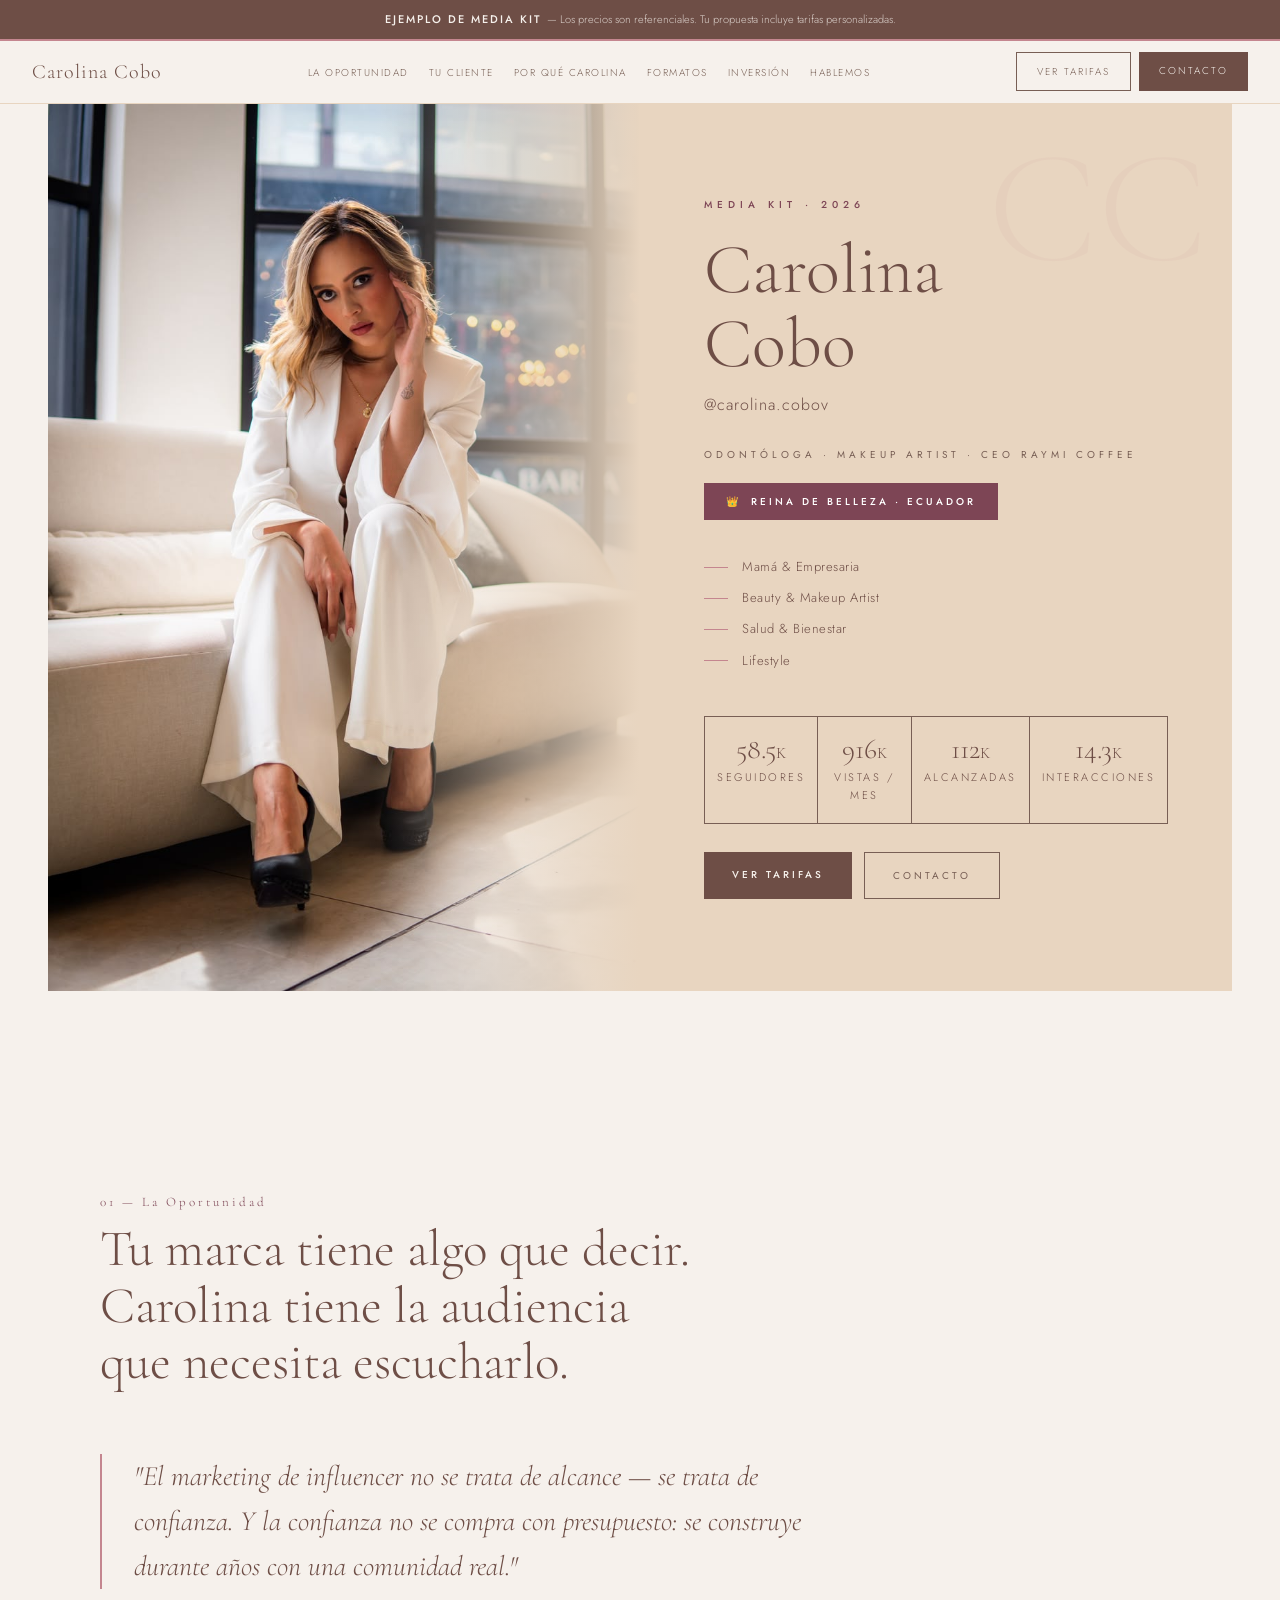
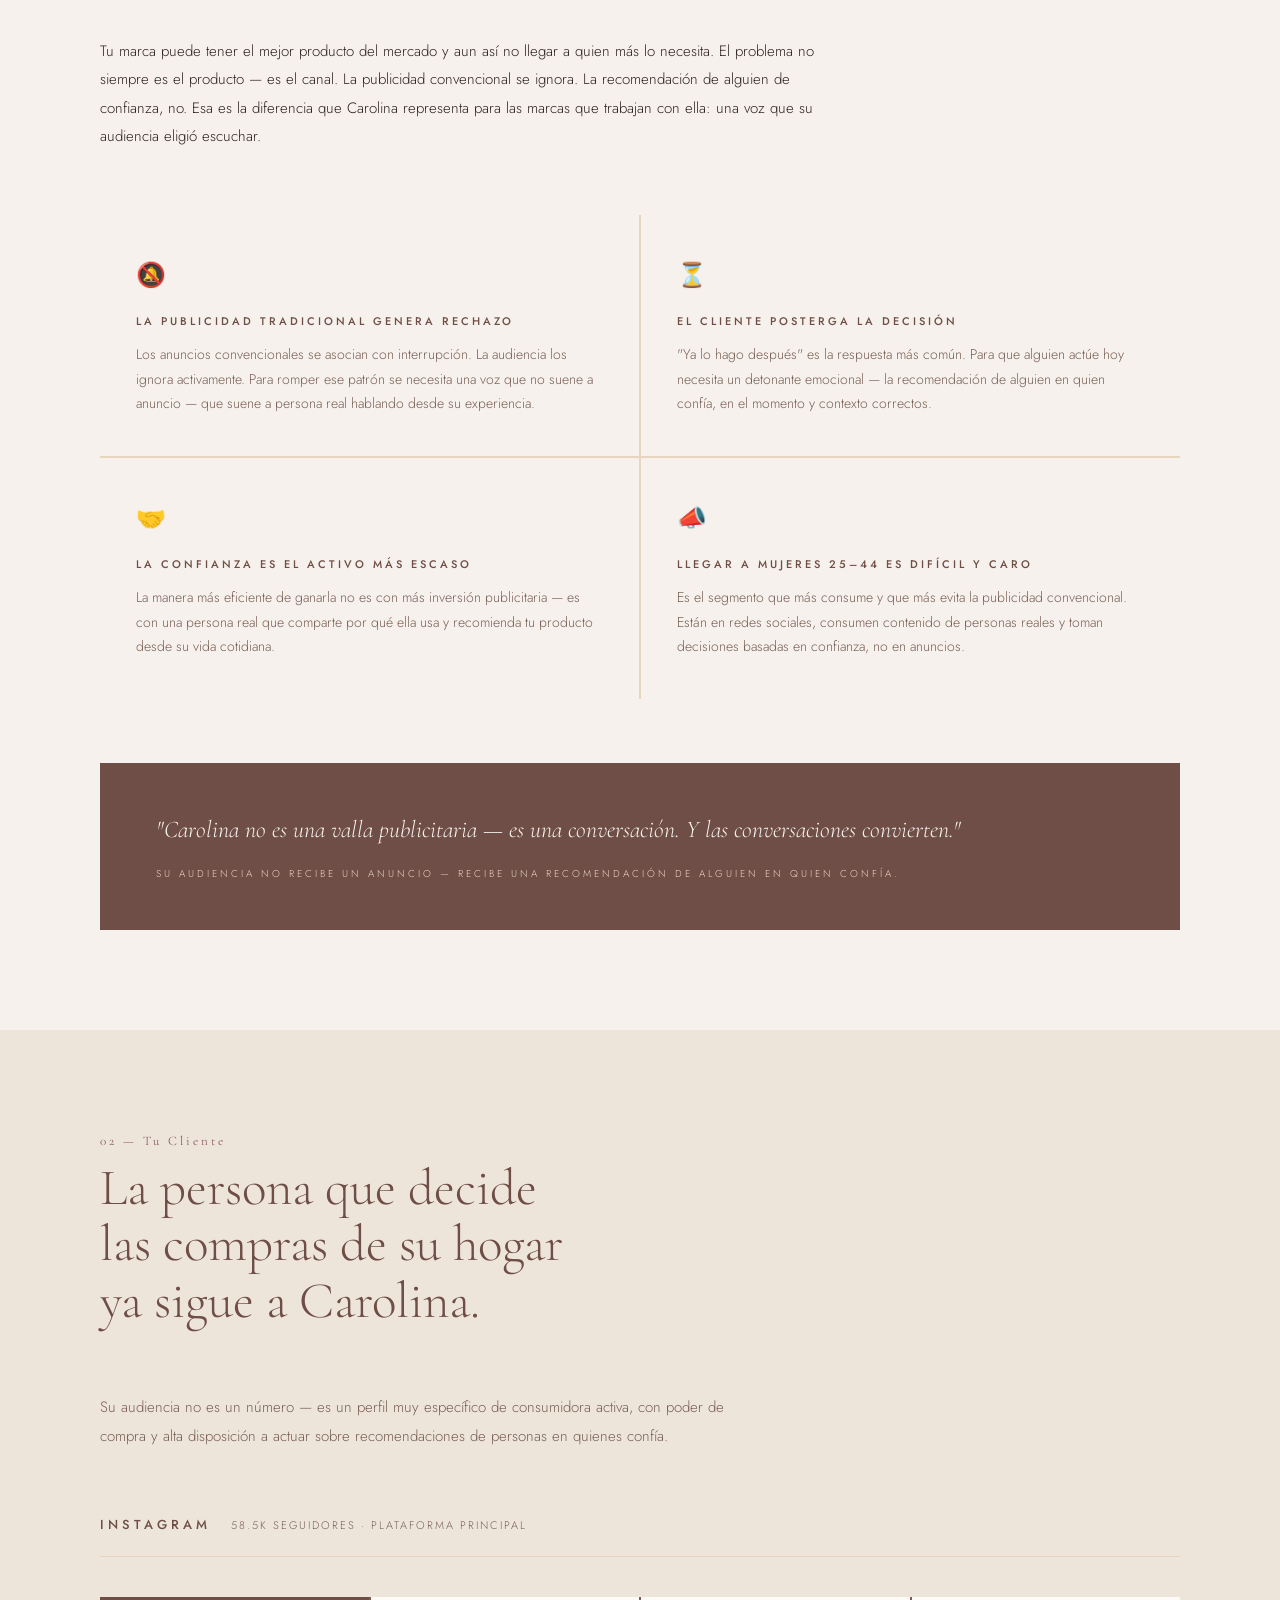
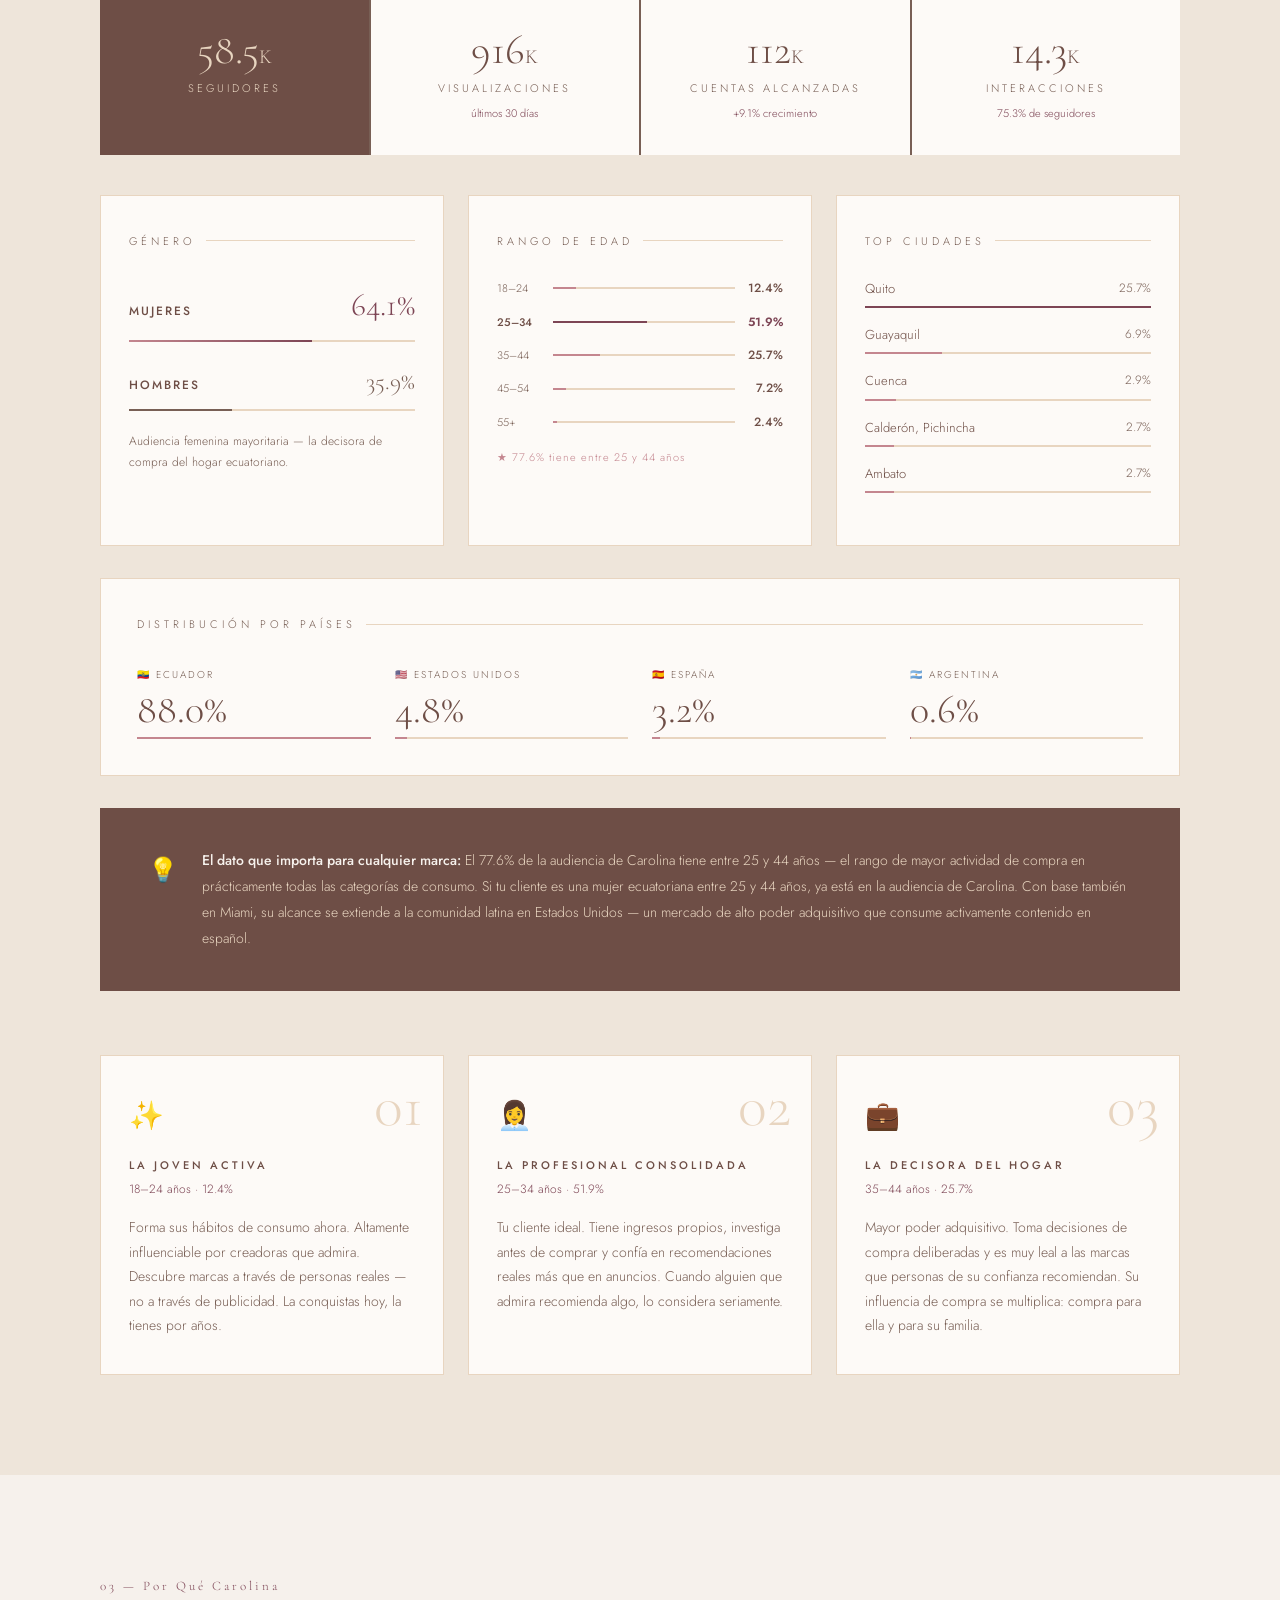
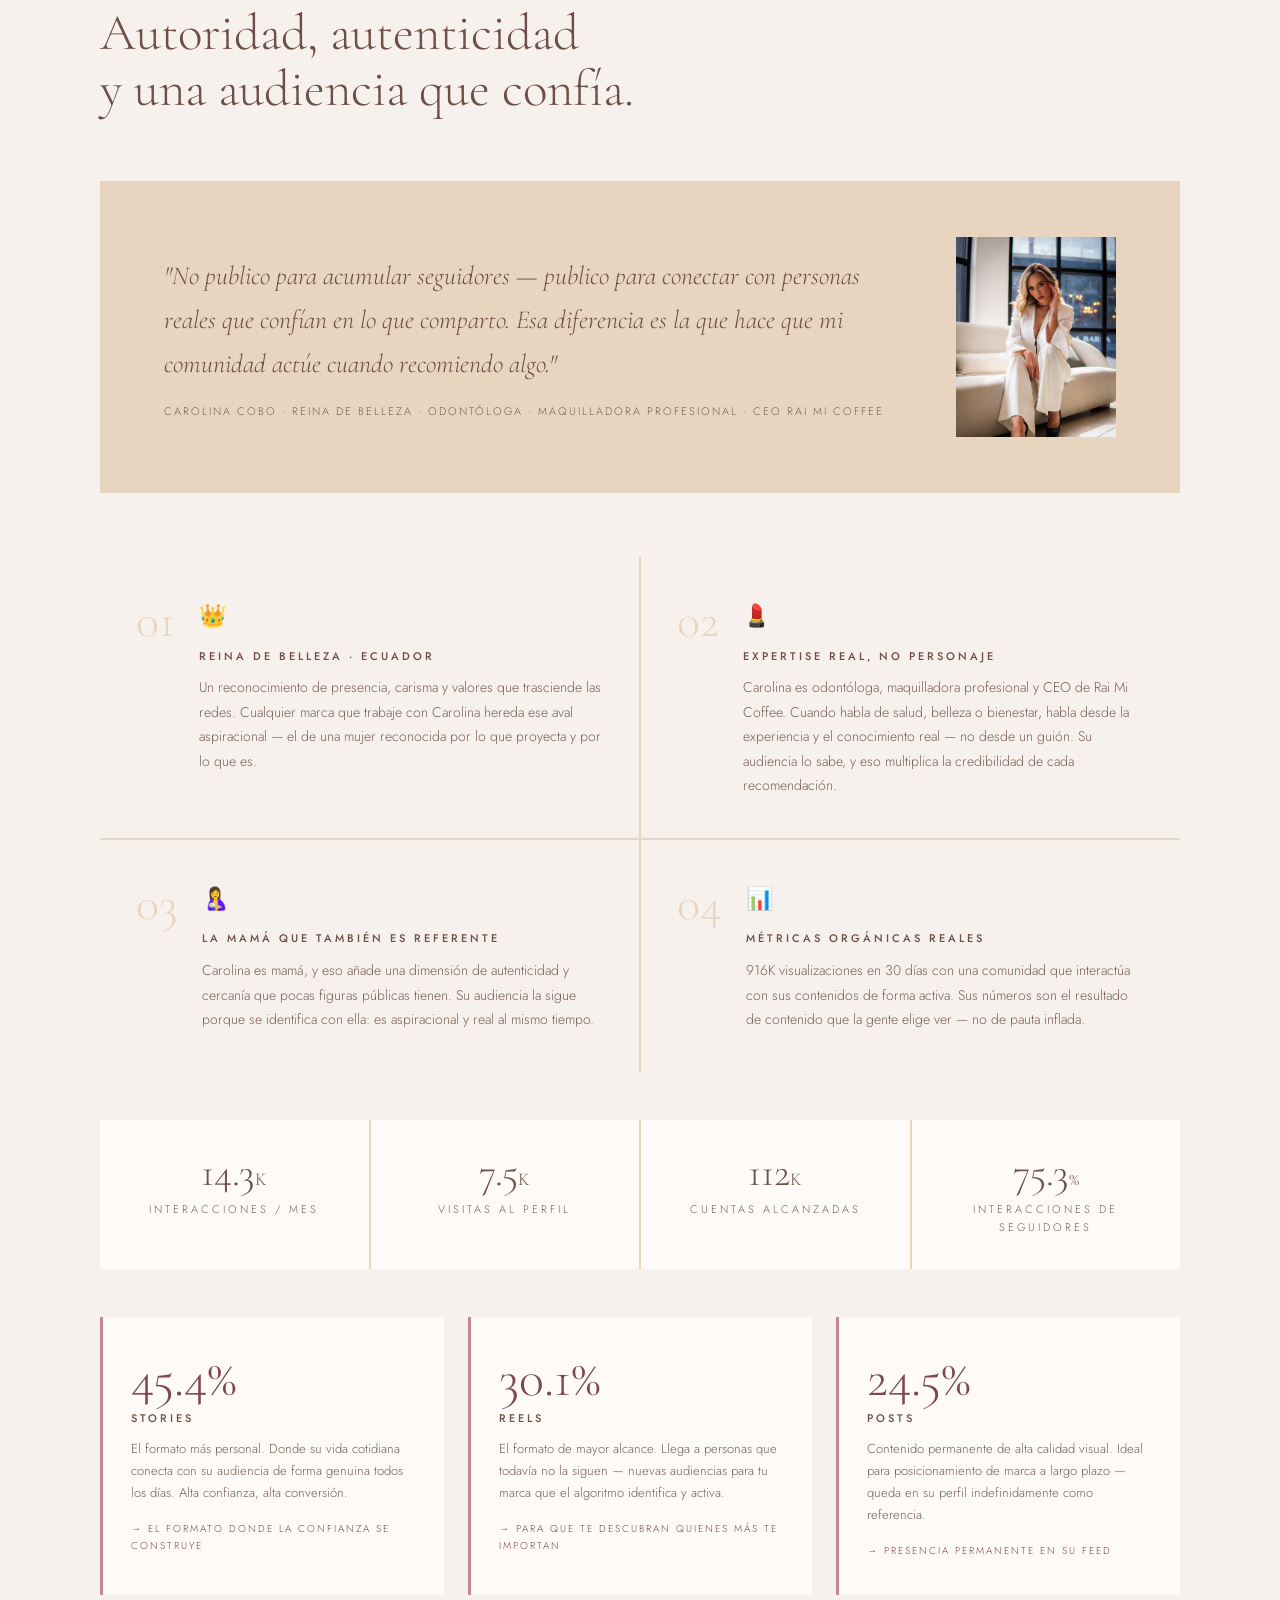
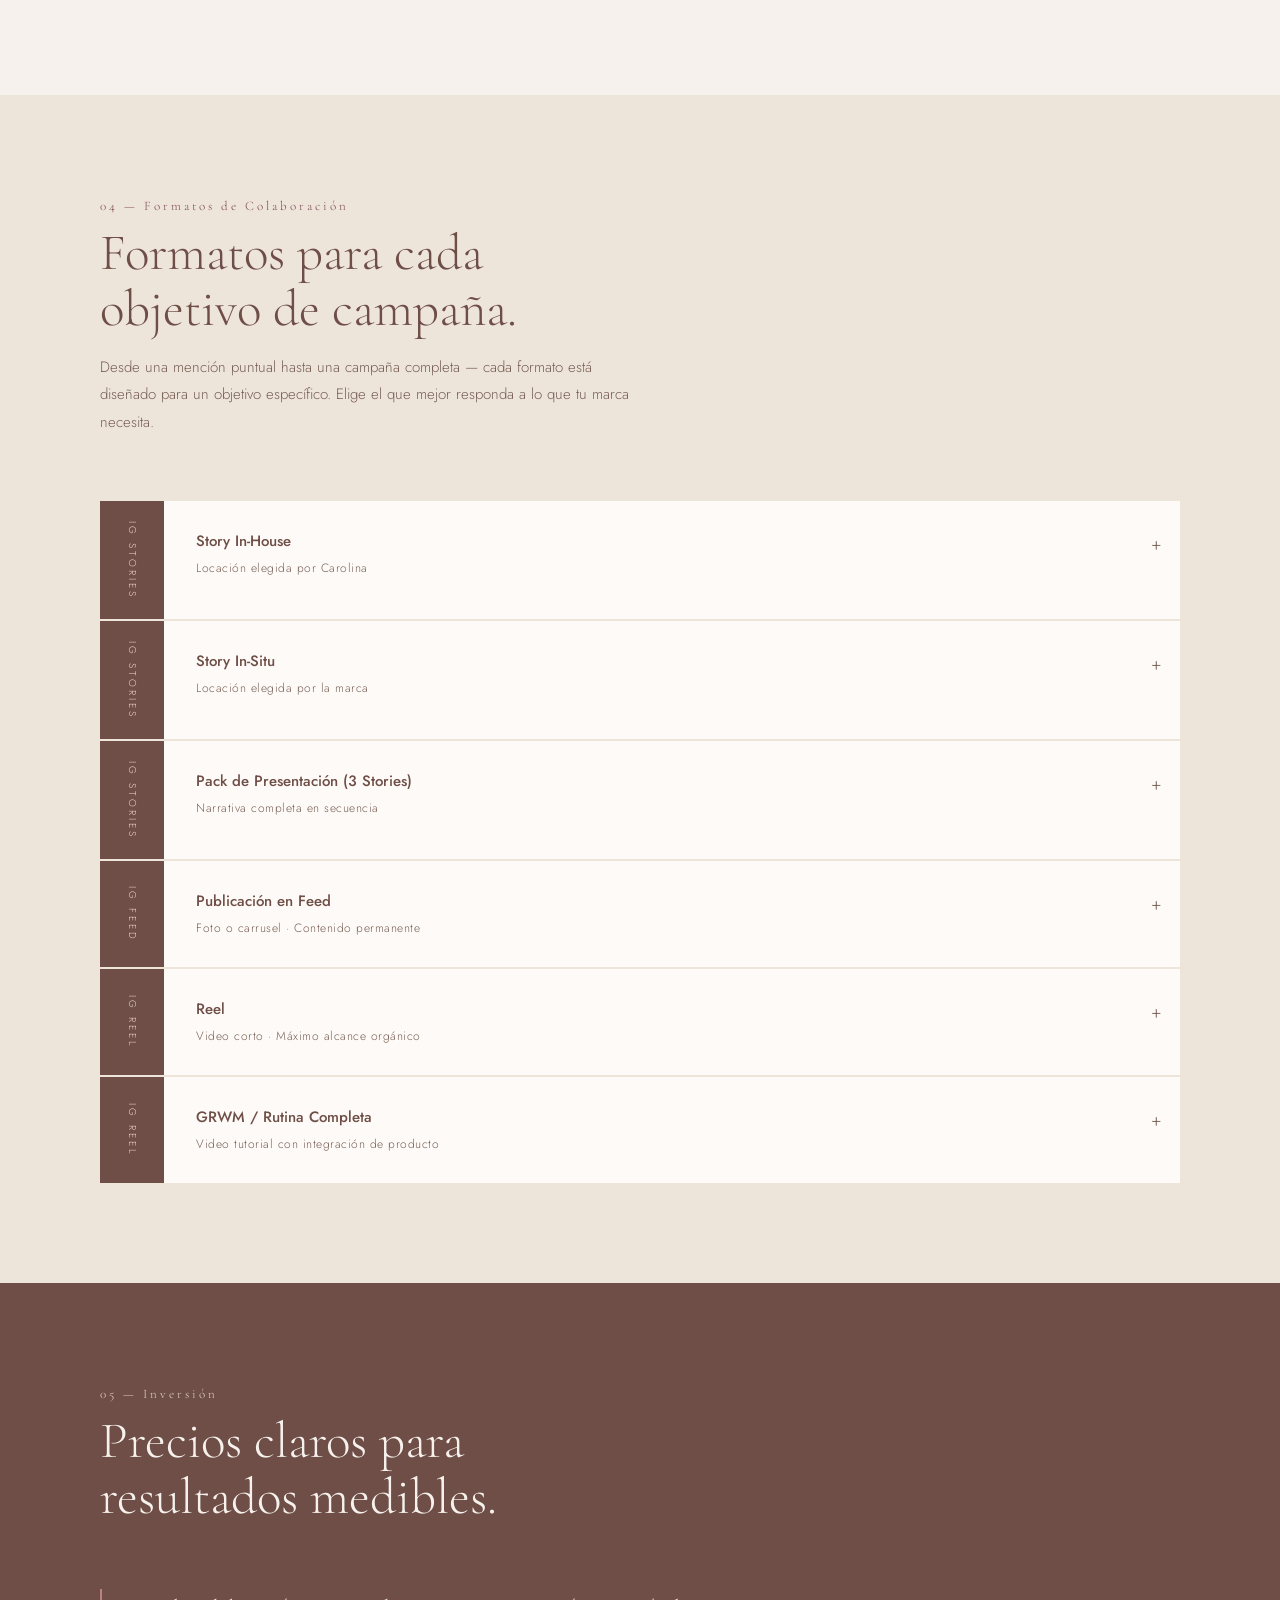
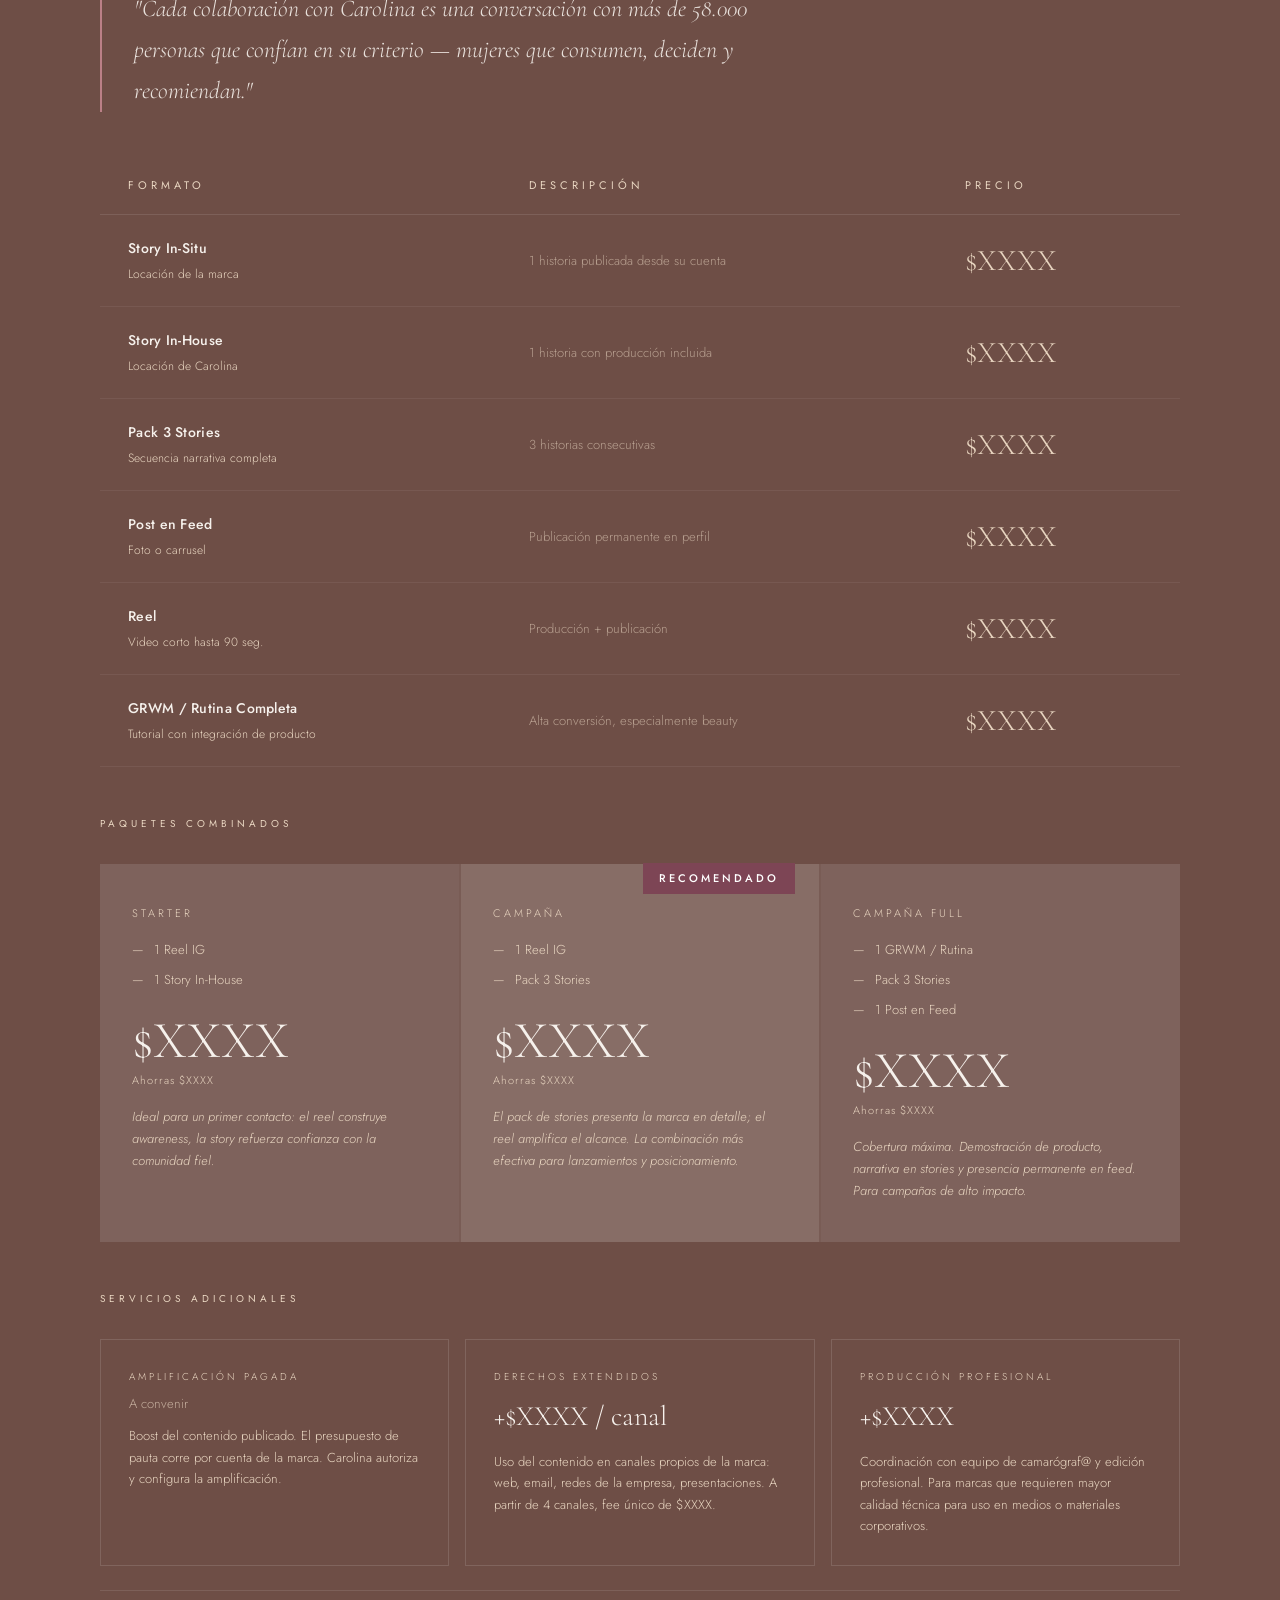
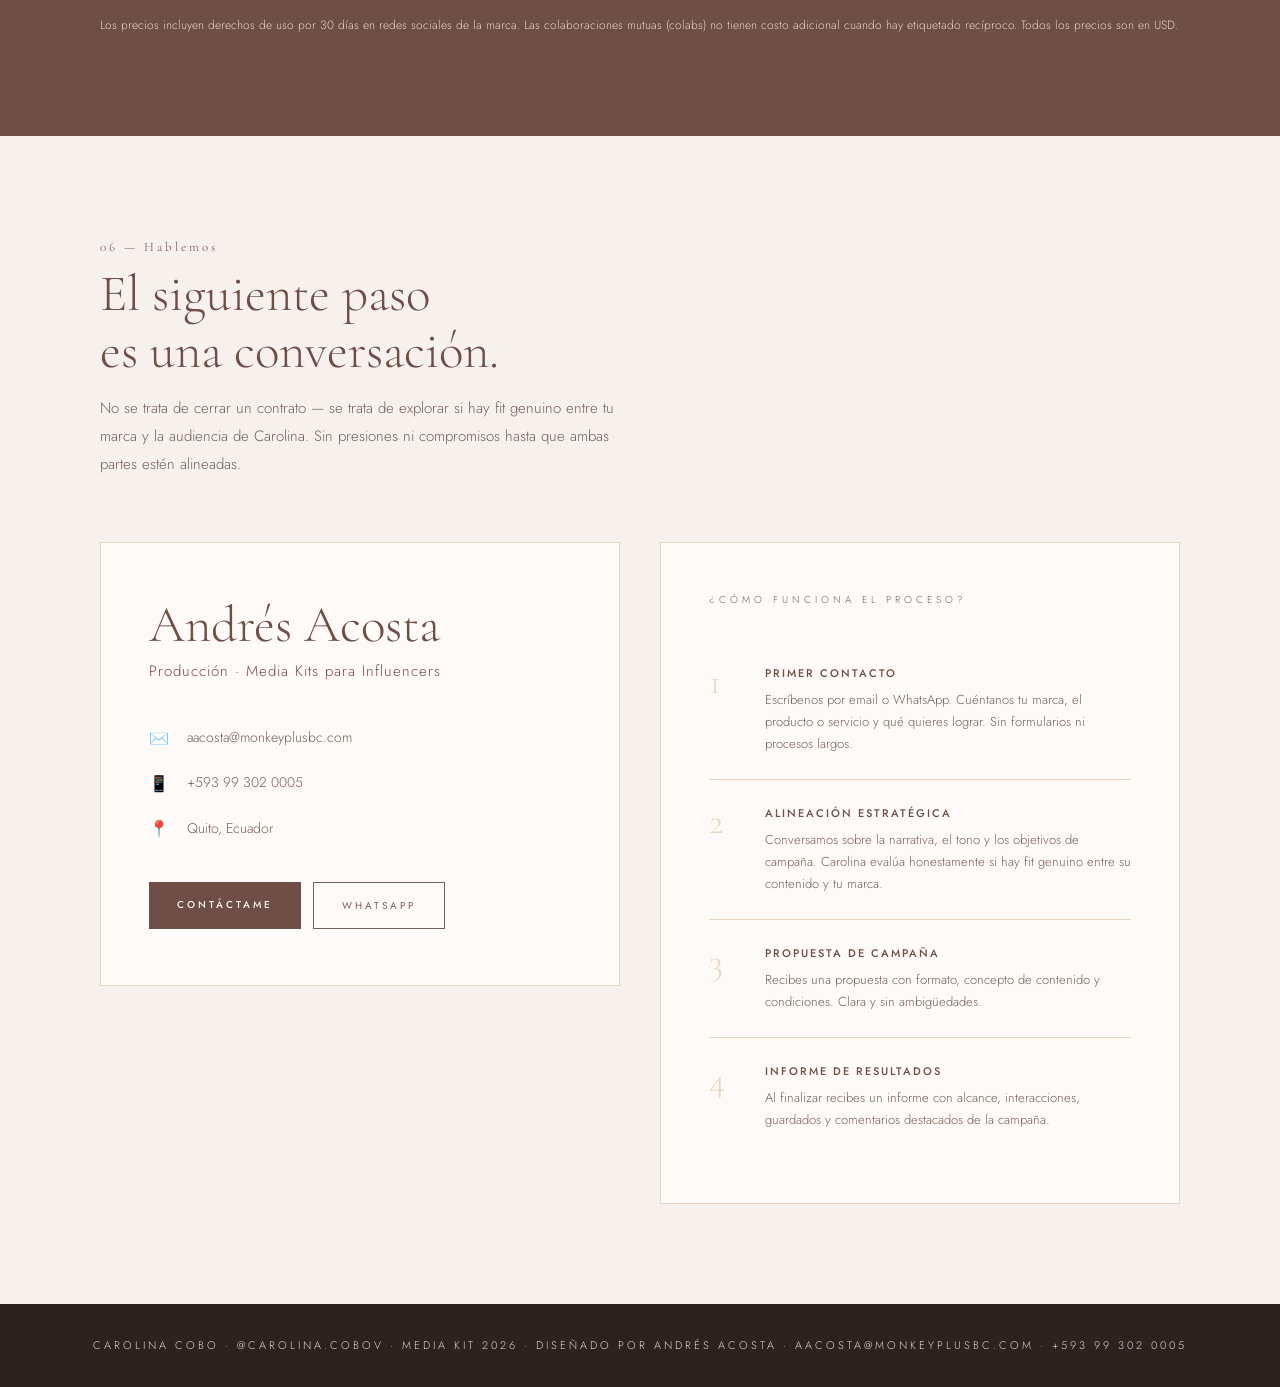
==== commit 7f4fea0f: "up" ====
--- a/mediakit-demo.html
+++ b/mediakit-demo.html
@@ -3,18 +3,29 @@
 <head>
 <meta charset="UTF-8">
 <meta name="viewport" content="width=device-width, initial-scale=1.0">
-<title>Media Kit 2026 — Carolina Cobo · Propuesta de Colaboración</title>
-<meta property="og:image" content="/images/carolina-og.jpg">
-<meta property="og:image:alt" content="Carolina Cobo">
-<meta name="twitter:card" content="summary_large_image">
-<meta name="twitter:image" content="images/carolina-og.jpg">
+<title>Media Kit 2026 — Carolina Cobo · Ejemplo de Propuesta</title>
+<meta name="robots" content="noindex, nofollow">
+<meta name="author" content="Andrés Acosta · aacosta@monkeyplusbc.com">
 <link rel="icon" type="image/svg+xml" href="favicon.svg">
 <link rel="preconnect" href="https://fonts.googleapis.com">
 <link rel="preconnect" href="https://fonts.gstatic.com" crossorigin>
 <link href="https://fonts.googleapis.com/css2?family=Cormorant+Garamond:ital,wght@0,300;0,400;0,500;0,600;1,300;1,400;1,500&family=Jost:wght@300;400;500;600&display=swap" rel="stylesheet">
 <link rel="stylesheet" href="mediakit-general.css">
+<style>
+.demo-banner{
+  background:var(--leather);color:var(--ivory);text-align:center;
+  padding:10px 20px;font-family:'Jost',sans-serif;
+  font-size:11px;font-weight:500;letter-spacing:2px;text-transform:uppercase;
+  position:fixed;top:0;left:0;right:0;z-index:200;border-bottom:2px solid var(--rose);
+}
+.demo-banner span{font-weight:300;text-transform:none;letter-spacing:0;opacity:.8}
+nav{top:40px}
+#hero{padding-top:calc(64px + 40px)}
+</style>
 </head>
 <body>
+
+<div class="demo-banner">Ejemplo de Media Kit <span>— Los precios son referenciales. Tu propuesta incluye tarifas personalizadas.</span></div>
 
 <!-- NAV -->
 <nav>
@@ -49,7 +60,7 @@
     <p class="hero-tag">Media Kit · 2026</p>
     <h1 class="serif hero-name">Carolina<br>Cobo</h1>
     <p class="hero-handle">@carolina.cobov</p>
-    <p class="eyebrow" style="margin-bottom:20px">Odontóloga · Makeup Artist · CEO Rai Mi Coffee</p>
+    <p class="eyebrow" style="margin-bottom:20px">Odontóloga · Makeup Artist · CEO Raymi Coffee</p>
     <div class="hero-badge"><span>👑</span> Reina de Belleza · Ecuador</div>
     <div class="hero-pillars">
       <div class="hero-pillar">Mamá &amp; Empresaria</div>
@@ -555,33 +566,25 @@
 
     <div class="contact-grid">
       <div class="contact-card">
-        <h3 class="serif contact-name">Carolina Cobo</h3>
-        <p class="contact-handle">@carolina.cobov</p>
+        <h3 class="serif contact-name">Andrés Acosta</h3>
+        <p class="contact-handle">Producción · Media Kits para Influencers</p>
         <div class="contact-items">
-          <a href="https://instagram.com/carolina.cobov" class="contact-item" target="_blank">
-            <span class="contact-item-icon">📸</span>
-            <span>instagram.com/carolina.cobov</span>
+          <a href="mailto:aacosta@monkeyplusbc.com" class="contact-item">
+            <span class="contact-item-icon">✉️</span>
+            <span>aacosta@monkeyplusbc.com</span>
           </a>
-          <a href="mailto:caro_cobov@hotmail.com" class="contact-item">
-            <span class="contact-item-icon">✉️</span>
-            <span>caro_cobov@hotmail.com</span>
-          </a>
-          <a href="https://wa.me/593993986851" class="contact-item" target="_blank">
+          <a href="https://wa.me/593993020005" class="contact-item" target="_blank">
             <span class="contact-item-icon">📱</span>
-            <span>+593 99 398 6851</span>
+            <span>+593 99 302 0005</span>
           </a>
           <div class="contact-item">
             <span class="contact-item-icon">📍</span>
-            <span>Quito, Ecuador · Miami, EE.UU.</span>
-          </div>
-          <div class="contact-item">
-            <span class="contact-item-icon">🤝</span>
-            <span>Manager — Damián Bernal</span>
+            <span>Quito, Ecuador</span>
           </div>
         </div>
         <div style="display:flex;gap:12px;flex-wrap:wrap">
-          <a href="mailto:caro_cobov@hotmail.com" class="btn-primary">Escribir ahora</a>
-          <a href="https://wa.me/593993986851" class="btn-ghost" target="_blank">WhatsApp</a>
+          <a href="mailto:aacosta@monkeyplusbc.com" class="btn-primary">Contáctame</a>
+          <a href="https://wa.me/593993020005" class="btn-ghost" target="_blank">WhatsApp</a>
         </div>
       </div>
 
@@ -623,7 +626,7 @@
 </section>
 
 <footer>
-  <p>Carolina Cobo · @carolina.cobov · Media Kit 2026 · Producido por Andrés Acosta</p>
+  <p>Carolina Cobo · @carolina.cobov · Media Kit 2026 · Diseñado por Andrés Acosta · aacosta@monkeyplusbc.com · +593 99 302 0005</p>
 </footer>
 
 <script src="mediakit-general.js"></script>
